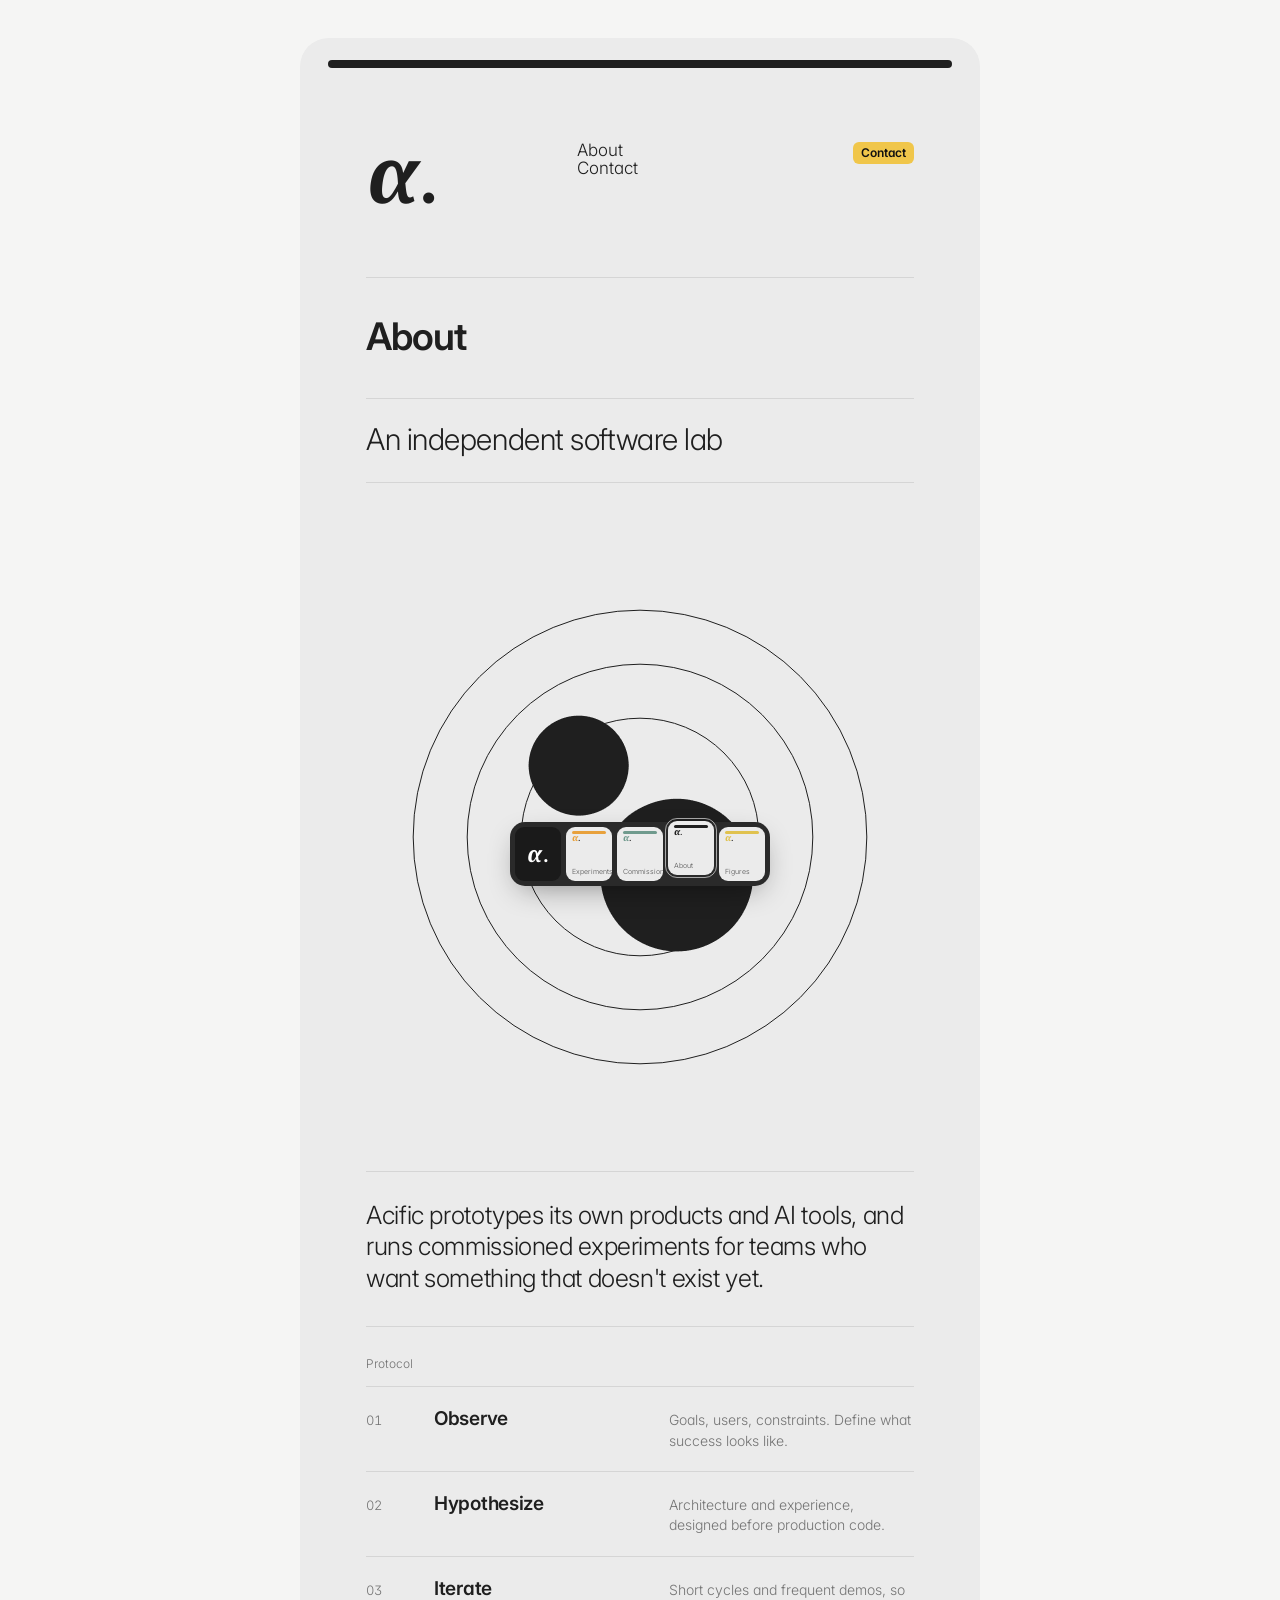
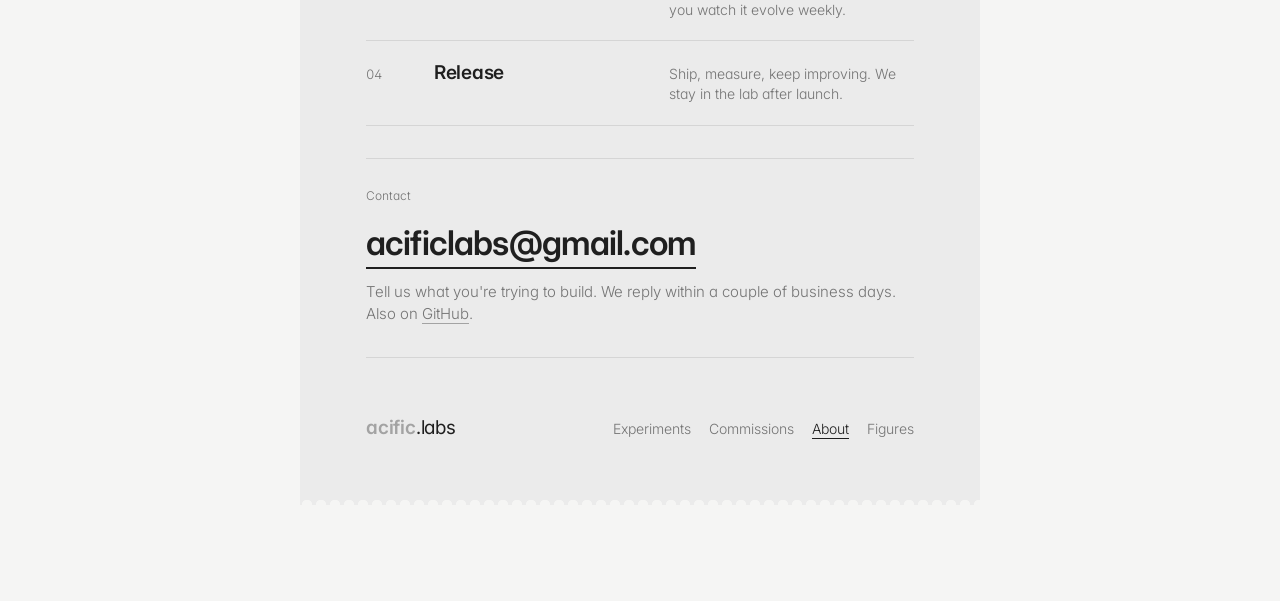
==== about/index.html @ bdb36b45 "Add Cloudflare Web Analytics Cookie-free page analytics on every page." ====
<!DOCTYPE html>
<html lang="en">
<head>
  <meta charset="UTF-8">
  <meta name="viewport" content="width=device-width, initial-scale=1.0">
  <title>About — acific.labs</title>
  <meta name="description" content="About Acific, an independent experimental software lab, and how to get in touch.">
  <meta name="theme-color" content="#1f1f1f">
  <meta property="og:title" content="About — acific.labs">
  <meta property="og:description" content="About Acific, an independent experimental software lab, and how to get in touch.">
  <meta property="og:type" content="website">
  <link rel="icon" href="/assets/favicon.svg?v=2" type="image/svg+xml">
  <link rel="icon" href="/assets/favicon-32.png" sizes="32x32" type="image/png">
  <link rel="apple-touch-icon" href="/assets/apple-touch-icon.png">
  <link rel="manifest" href="/site.webmanifest">
  <meta property="og:image" content="https://acific.com/assets/og.png">
  <meta property="og:image:width" content="1200">
  <meta property="og:image:height" content="630">
  <meta property="og:site_name" content="acific.labs">
  <meta name="twitter:card" content="summary_large_image">
  <link rel="preconnect" href="https://fonts.googleapis.com">
  <link rel="preconnect" href="https://fonts.gstatic.com" crossorigin>
  <link href="https://fonts.googleapis.com/css2?family=Inter:wght@300;400;600;800&display=swap" rel="stylesheet">
  <link href="https://fonts.googleapis.com/css2?family=Noto+Serif:ital,wght@1,700&amp;text=%CE%B1&amp;display=block" rel="stylesheet">
  <link rel="stylesheet" href="/assets/style.css?v=20261013184134">
</head>
<body>
  <div class="wall">
    <article class="card" style="--band: #1f1f1f">
      <header class="card-head">
        <a class="mark" href="/" aria-label="Acific home"><span class="alpha" aria-hidden="true">α</span></a>
        <p class="meta">About<br>Contact</p>
        <span class="chip head-chip">Contact</span>
      </header>

      <h1 class="title reveal">About</h1>
      <p class="by reveal">An independent software lab</p>
      <figure class="fig reveal">
        <svg data-figure="pair" role="img" aria-label="Two black bodies circling inside three rings."></svg>
      </figure>
      <section class="sect reveal">
        <p class="lede">Acific prototypes its own products and AI tools, and runs commissioned experiments for teams who want something that doesn't exist yet.</p>
      </section>
      <section class="sect reveal">
        <p class="label">Protocol</p>
        <ol class="rows">
        <li class="row"><span class="num">01</span><span class="row-title">Observe</span><span class="row-text">Goals, users, constraints. Define what success looks like.</span></li>
        <li class="row"><span class="num">02</span><span class="row-title">Hypothesize</span><span class="row-text">Architecture and experience, designed before production code.</span></li>
        <li class="row"><span class="num">03</span><span class="row-title">Iterate</span><span class="row-text">Short cycles and frequent demos, so you watch it evolve weekly.</span></li>
        <li class="row"><span class="num">04</span><span class="row-title">Release</span><span class="row-text">Ship, measure, keep improving. We stay in the lab after launch.</span></li>
        </ol>
      </section>
      <section class="sect reveal" id="contact">
        <p class="label">Contact</p>
        <a class="mail" href="mailto:acificlabs@gmail.com">acificlabs@gmail.com</a>
        <p class="muted">Tell us what you're trying to build. We reply within a couple of business days. Also on <a class="u" href="https://github.com/Acific" target="_blank" rel="noopener">GitHub</a>.</p>
      </section>

      <footer class="card-foot">
        <a class="wordmark" href="/"><span>acific</span>.labs</a>
        <nav aria-label="Main">
        <a href="/experiments/">Experiments</a>
        <a href="/commissions/">Commissions</a>
        <a href="/about/" aria-current="page">About</a>
        <a href="/figures/">Figures</a>
        </nav>
      </footer>
    </article>
  </div>
  <nav class="dock" aria-label="Pages">
    <a class="dock-home" href="/" aria-label="Home"><span class="alpha" aria-hidden="true">α</span></a>
    <a class="dock-card" href="/experiments/" style="--band: #e8a13c"><b class="alpha" aria-hidden="true">α</b><span>Experiments</span></a>
    <a class="dock-card" href="/commissions/" style="--band: #6f9a8d"><b class="alpha" aria-hidden="true">α</b><span>Commissions</span></a>
    <a class="dock-card" href="/about/" style="--band: #1f1f1f" aria-current="page"><b class="alpha" aria-hidden="true">α</b><span>About</span></a>
    <a class="dock-card" href="/figures/" style="--band: #e0c24f"><b class="alpha" aria-hidden="true">α</b><span>Figures</span></a>
  </nav>
  <script type="module" src="/assets/site.js?v=20261013184134"></script>
  <!-- Cloudflare Web Analytics (cookie-free) -->
  <script type="module" src="https://static.cloudflareinsights.com/beacon.min.js" data-cf-beacon='{"token": "da414ee884b74918b845daea1137ff67"}'></script>
</body>
</html>
---- assets/style.css ----
:root {
  --wall: #f5f5f4;
  --card: #ebebeb;
  --ink: #1f1f1f;
  --muted: #747474;
  --faint: #a3a3a3;
  --rule: #d5d5d5;
  --sans: "Inter", system-ui, -apple-system, sans-serif;
  --pad: clamp(20px, 7.5vw, 66px);
  --ease: cubic-bezier(.2, .8, .2, 1);
}

@view-transition { navigation: auto; }
::view-transition-old(root) { animation: 0.3s ease both vt-out; }
::view-transition-new(root) { animation: 0.45s ease both vt-in; }
@keyframes vt-out { to { opacity: 0; transform: translateY(-6px); } }
@keyframes vt-in { from { opacity: 0; transform: translateY(8px); } }

* { box-sizing: border-box; margin: 0; padding: 0; }
body {
  background: var(--wall);
  color: var(--ink);
  font-family: var(--sans);
  font-weight: 300;
  font-size: 15px;
  line-height: 1.45;
  -webkit-font-smoothing: antialiased;
  font-feature-settings: "ss01", "cv11";
}
::selection { background: var(--ink); color: var(--card); }
a { color: inherit; text-decoration: none; }
:focus-visible { outline: 1px solid var(--ink); outline-offset: 3px; }
.muted { color: var(--muted); }
.u { border-bottom: 1px solid var(--faint); transition: border-color 0.2s; }
.u:hover { border-color: var(--ink); }

/* ---------- Logo: the alpha (α), sized by the font-size of wherever it sits ---------- */
.alpha {
  font-family: "Noto Serif", Georgia, "Times New Roman", serif;
  font-style: italic; font-weight: 700; font-size: 1.3em; line-height: 0.8;
  /* Takes the color of the card it sits on */
  color: var(--band, #cf5128); letter-spacing: 0; transition: color 0.45s ease;
}
/* "α." — the period in the heavy sans, back at the surrounding text size */
.alpha::after {
  content: "."; font-family: var(--sans); font-style: normal; font-weight: 800;
  font-size: 0.77em; letter-spacing: 0; margin-left: 0.04em; color: var(--ink);
}
.top-mark .alpha::after, .dock-home .alpha::after { color: #fff; }
/* On dark backgrounds a dark card color would vanish, so it's swapped for white */
.top-mark .alpha, .dock-home .alpha { color: var(--band-on-dark, var(--band, #cf5128)); }

/* ---------- Color band: a slim rounded bar inset inside each card, so the
   card's rounded outline stays whole ---------- */
.card, .modal-card, .cc a, .ticket, .exp-fig, .dock-card, .cnav-thumb { position: relative; }
.card::before, .modal-card::before, .cc a::before, .ticket::before, .exp-fig::before, .dock-card::before, .cnav-thumb::before {
  content: ""; position: absolute; z-index: 1; pointer-events: none;
  top: var(--bt, 12px); left: var(--bx, 16px); right: var(--bx, 16px); height: var(--bh, 5px);
  border-radius: 999px; background: var(--band, #b07a78);
}
.card { --bt: 22px; --bx: 28px; --bh: 8px; }
.modal-card { --bt: 36px; --bx: 64px; --bh: 6px; } /* centred on the × (top 22px + 34px / 2) */
.cc a { --bt: 11px; --bx: 18px; --bh: 5px; }
.ticket { --bt: 9px; --bx: 14px; --bh: 4px; }
.exp-fig { --bt: 8px; --bx: 14px; --bh: 4px; }
.dock-card { --bt: 4px; --bx: 6px; --bh: 3px; }
.cnav-thumb { --bt: 3px; --bx: 4px; --bh: 3px; }

/* ---------- The card ---------- */
.wall { padding: clamp(0px, 3vw, 40px) clamp(0px, 3vw, 40px) clamp(0px, 4vw, 56px); }
.card {
  max-width: 680px; margin: 0 auto; min-height: 100vh;
  background: var(--card);
  /* Rounded top corners like an Apple card */
  border-radius: 28px 28px 0 0;
  background: var(--card);
  padding: 104px var(--pad) 56px;
  display: flex; flex-direction: column;
  /* Scalloped "ticket" bottom edge */
  --scallop: radial-gradient(circle at 7px 100%, transparent 5px, #000 5.5px) left bottom / 14px 8px repeat-x;
  -webkit-mask: linear-gradient(#000, #000) top / 100% calc(100% - 8px) no-repeat, var(--scallop);
  mask: linear-gradient(#000, #000) top / 100% calc(100% - 8px) no-repeat, var(--scallop);
  padding-bottom: 64px;
}

.card-head {
  display: grid; grid-template-columns: 1fr minmax(150px, 260px) auto; gap: 16px;
  align-items: start; margin-bottom: 72px;
}
.mark {
  font-weight: 800; font-size: clamp(46px, 7vw, 60px); line-height: 0.8; letter-spacing: -0.04em;
  display: inline-block; transition: transform 0.4s var(--ease);
}
.mark .alpha { transition: transform 0.5s var(--ease); }
.mark:hover .alpha { transform: rotate(-8deg); }
.meta { font-size: 17px; line-height: 1.05; font-weight: 300; }
/* Status pill in the card header's top-right, matching the carousel and nav bar */
.card-head .head-chip { align-self: start; justify-self: end; white-space: nowrap; font-size: 12px; padding: 2px 8px; border-radius: 6px; }

.title {
  font-size: clamp(30px, 4.4vw, 38px); font-weight: 600; letter-spacing: -0.025em; line-height: 1.1;
  border-top: 1px solid var(--rule); padding: 38px 0 40px;
}
.by {
  font-size: clamp(22px, 3.4vw, 30px); font-weight: 300; letter-spacing: -0.015em; line-height: 1.1;
  border-top: 1px solid var(--rule); border-bottom: 1px solid var(--rule); padding: 24px 0 26px;
}

.fig { margin: clamp(40px, 8vw, 84px) 0 clamp(36px, 6vw, 64px); display: flex; justify-content: center; }
.fig svg { width: min(100%, 540px); height: auto; aspect-ratio: 1; overflow: visible; display: block; }
.fig svg.clickable { cursor: pointer; }
.hint { text-align: center; font-size: 12px; color: var(--faint); margin: 20px 0 28px; }
/* Tucked up under a figure when it captions one */
.fig + .hint { margin: -28px 0 48px; }

.card-foot {
  margin-top: auto; padding-top: 56px;
  display: flex; justify-content: space-between; align-items: baseline; flex-wrap: wrap; gap: 12px 24px;
}
.wordmark { font-size: 19px; font-weight: 400; letter-spacing: -0.01em; }
.wordmark span { color: var(--faint); font-weight: 600; }
.card-foot nav { display: flex; gap: 18px; font-size: 14px; }
.card-foot nav a { color: var(--muted); transition: color 0.2s; }
.card-foot nav a:hover, .card-foot nav a[aria-current] { color: var(--ink); }
.card-foot nav a[aria-current] { text-decoration: underline; text-underline-offset: 4px; text-decoration-thickness: 1px; }

/* ---------- Rows & sections ---------- */
.label { font-size: 12px; color: var(--muted); margin-bottom: 14px; }
.num { font-size: 13px; color: var(--muted); font-variant-numeric: tabular-nums; }
.rows { list-style: none; border-top: 1px solid var(--rule); }
.row {
  display: grid; grid-template-columns: 56px minmax(0, 1fr) minmax(0, 1.1fr); gap: 12px; align-items: baseline;
  padding: 18px 0 20px; border-bottom: 1px solid var(--rule);
  transition: padding 0.45s var(--ease);
}
.row-title { font-size: 19px; font-weight: 600; letter-spacing: -0.015em; }
.row-text { font-size: 14px; color: var(--muted); }
.row.link:hover, .rows li.row:hover { padding-left: 10px; }
.row.link:hover .row-title::after { content: " →"; }

.sect { padding: 28px 0 32px; border-top: 1px solid var(--rule); }
.sect:last-of-type { border-bottom: 1px solid var(--rule); }
.lede { font-size: clamp(20px, 2.6vw, 25px); line-height: 1.25; letter-spacing: -0.015em; }
.bullets { list-style: none; }
.bullets li { padding: 9px 0; border-bottom: 1px solid var(--rule); }
.bullets li:first-child { border-top: 1px solid var(--rule); }
.facts { display: grid; grid-template-columns: repeat(3, minmax(0, 1fr)); gap: 12px; margin-bottom: 18px; }
.facts dt { font-size: 12px; color: var(--muted); }
.facts dd { font-weight: 400; }

.st { font-size: 12px; color: var(--muted); display: inline-flex; align-items: center; gap: 6px; }
.st::before { content: ""; width: 6px; height: 6px; border-radius: 50%; border: 1px solid currentColor; }
.st.run { color: var(--ink); }
.st.run::before { background: var(--ink); border-color: var(--ink); animation: pulse 1.4s ease-in-out infinite; }
@keyframes pulse { 50% { opacity: 0.2; } }

/* "Next experiment" / "Open a channel": small label stacked over a big title */
.next { display: flex; flex-direction: column; align-items: flex-start; gap: 6px; padding: 24px 0 26px; border-bottom: 1px solid var(--rule); margin-top: 8px; }
.next .label { margin: 0; }
.next-title { display: inline-block; font-size: clamp(30px, 5vw, 46px); font-weight: 600; letter-spacing: -0.03em; transition: transform 0.5s var(--ease); }
.next:hover .next-title { transform: translateX(10px); }

.mail { display: inline-block; font-size: clamp(22px, 3.6vw, 34px); font-weight: 600; letter-spacing: -0.025em; margin-bottom: 12px; border-bottom: 2px solid var(--ink); word-break: break-all; }
.mail:hover { color: var(--muted); border-color: var(--muted); }

/* Experiments index: one mini poster per row */
.exps { margin-top: 4px; }
.exp {
  display: grid; grid-template-columns: clamp(110px, 22vw, 168px) 1fr; gap: clamp(16px, 4vw, 36px); align-items: center;
  padding: 22px 0; border-bottom: 1px solid var(--rule);
}
.exp-fig { display: block; aspect-ratio: 1; border-radius: 16px; overflow: hidden; background: var(--card); padding: 16px 10px 10px; box-shadow: inset 0 0 0 1px var(--rule); transition: transform 0.5s var(--ease); }
.exp-fig svg { width: 100%; height: 100%; overflow: visible; display: block; }
.exp:hover .exp-fig { transform: translateY(-4px) rotate(-1.5deg); }
.exp-text { display: flex; flex-direction: column; gap: 6px; }
.exp-top { display: flex; gap: 14px; align-items: baseline; }
.exp-title { font-size: clamp(24px, 4vw, 34px); font-weight: 600; letter-spacing: -0.025em; line-height: 1.05; }
.exp:hover .exp-title { text-decoration: underline; text-decoration-thickness: 1px; text-underline-offset: 5px; }

/* Figures gallery: a wall of tickets */
.tickets { display: grid; grid-template-columns: repeat(3, minmax(0, 1fr)); gap: clamp(12px, 2.4vw, 24px); }
.ticket {
  border-radius: 20px; background: #f3f3f3;
  padding: 22px 14px 14px; display: flex; flex-direction: column; gap: 6px;
  transition: transform 0.5s var(--ease), box-shadow 0.5s;
}
.ticket:hover { transform: translateY(-6px) rotate(-0.8deg); box-shadow: 0 18px 30px -18px rgba(0, 0, 0, 0.25); }
.ticket-mark { font-weight: 800; font-size: 15px; letter-spacing: -0.04em; }
.ticket svg { width: 100%; aspect-ratio: 1; height: auto; overflow: visible; display: block; }
.ticket figcaption { display: grid; gap: 2px; }
.ticket-name { font-size: 15px; font-weight: 400; line-height: 1.1; }
.ticket-sub { font-size: 12px; color: var(--muted); }
.ticket-note { font-size: 12px; color: var(--muted); margin-top: 6px; line-height: 1.35; }
.tickets .ticket.reveal:nth-child(3n + 2) { transition-delay: 0.08s; }
.tickets .ticket.reveal:nth-child(3n + 3) { transition-delay: 0.16s; }

/* ---------- Dock ---------- */
.dock {
  position: fixed; left: 50%; bottom: 14px; transform: translateX(-50%); z-index: 50;
  display: flex; gap: 5px; padding: 5px; background: #2a2a2a; border-radius: 15px;
  box-shadow: 0 10px 30px -10px rgba(0, 0, 0, 0.45);
}
.dock a { flex: 0 0 auto; width: 46px; height: 54px; border-radius: 9px; overflow: hidden; transition: transform 0.35s var(--ease); }
.dock a:hover, .dock a[aria-current] { transform: translateY(-6px); }
.dock-home { display: flex; align-items: center; justify-content: center; background: #1a1a1a; color: #fff; font-weight: 800; font-size: 17px; letter-spacing: -0.04em; }
.dock-card { background: var(--card); padding: 7px 6px 5px; display: flex; flex-direction: column; justify-content: space-between; }
.dock-card b { font-weight: 800; font-size: 9px; letter-spacing: -0.04em; }
.dock-card span { font-size: 7px; line-height: 1.1; color: #555; }
.dock a[aria-current] { outline: 1px solid rgba(255, 255, 255, 0.6); outline-offset: 2px; }
.wall { padding-bottom: 96px !important; }

/* ---------- Home: 3D carousel on a dark stage ---------- */
.home body {
  height: 100vh; overflow: hidden; color: #ececec;
  background: radial-gradient(ellipse 80% 60% at 50% 42%, #2b2b30 0%, #151517 55%, #0b0b0c 100%);
}
.home ::selection { background: #ececec; color: #111; }
.top {
  position: fixed; top: 0; left: 0; right: 0; z-index: 20;
  /* Mark on the left, title on the right */
  display: flex; justify-content: space-between; align-items: center; gap: 16px;
  padding: 20px clamp(16px, 4vw, 40px);
}
.top-mark { justify-self: start; font-weight: 800; font-size: 30px; letter-spacing: -0.04em; line-height: 1; }
.top-title { font-size: 13px; font-weight: 400; text-align: right; }
/* "acific" takes the front card's color like the α logo; ".labs" stays white */
.top-title { color: #fff; }
.top-title span { color: var(--band-on-dark, var(--band, #cf5128)); font-weight: 600; transition: color 0.45s ease; }

.stage {
  position: fixed; inset: 0; perspective: 1400px; perspective-origin: 50% 46%;
  touch-action: pan-y; cursor: grab; user-select: none; -webkit-user-select: none;
}
/* Card size, shared by the stage and the nav bar that sits under it */
.home { --cw: clamp(190px, 19vw, 250px); --ch: calc(var(--cw) * 1.38); --cy: 46%; }
.stage.dragging { cursor: grabbing; }
.cc {
  position: absolute; left: calc(50% - var(--cw) / 2); top: calc(var(--cy) - var(--ch) / 2);
  width: var(--cw); height: var(--ch);
  will-change: transform, opacity;
  backface-visibility: hidden;
  /* Reflect the whole card, veil included, so dimmed cards reflect dimmed */
  -webkit-box-reflect: below 6px linear-gradient(transparent 74%, rgba(255, 255, 255, 0.14));
}
/* Distance dimming: a dark veil whose opacity tracks --dim (cheap to change,
   unlike a filter, which repaints the whole card every frame) */
.cc::after {
  content: ""; position: absolute; inset: 0; border-radius: 22px; pointer-events: none;
  background: #0b0b0c; opacity: var(--dim, 0); z-index: 2;
}
.cc a {
  position: relative; display: flex; flex-direction: column; height: 100%;
  background: var(--card); color: var(--ink);
  /* Apple-like rounded corners */
  border-radius: 22px; background: var(--card); padding: 28px 16px 13px;
  box-shadow: 0 30px 60px -22px rgba(0, 0, 0, 0.85);
  transition: box-shadow 0.4s;
}
/* A soft glass sheen across each card */
.cc a::after {
  content: ""; position: absolute; inset: 0; border-radius: inherit; pointer-events: none;
  background: linear-gradient(118deg, rgba(255, 255, 255, 0.45) 0%, rgba(255, 255, 255, 0) 38%, rgba(255, 255, 255, 0) 70%, rgba(255, 255, 255, 0.18) 100%);
  mix-blend-mode: soft-light;
}
.cc.is-active a { box-shadow: 0 40px 80px -26px rgba(0, 0, 0, 0.9), 0 0 0 1px rgba(255, 255, 255, 0.35); }
.cc-head { display: grid; grid-template-columns: 1fr auto auto; gap: 8px; align-items: start; }
.cc-head b { font-weight: 800; font-size: 21px; letter-spacing: -0.04em; line-height: 0.8; }
.cc-meta { font-size: 8.5px; line-height: 1.1; }
/* The status pill from the nav bar, in the card's top-right corner */
.cc-chip { align-self: start; white-space: nowrap; font-size: 8.5px; line-height: 1.3; }
.cc-title { margin-top: 22px; border-top: 1px solid var(--rule); padding: 9px 0 10px; font-size: 15px; font-weight: 600; letter-spacing: -0.02em; line-height: 1.1; }
.cc-by { border-top: 1px solid var(--rule); border-bottom: 1px solid var(--rule); padding: 7px 0 8px; font-size: 11.5px; }
.cc-fig { flex: 1; display: flex; align-items: center; justify-content: center; min-height: 0; }
.cc-fig svg { width: 84%; height: auto; aspect-ratio: 1; overflow: visible; }
.cc-foot { display: flex; justify-content: space-between; align-items: baseline; font-size: 10px; }
.cc-foot i { font-style: normal; color: var(--faint); font-weight: 600; }
.cc-open { opacity: 0; transition: opacity 0.3s; font-weight: 600; }
.cc.is-active .cc-open { opacity: 1; }

/* Tagline above the carousel: the same gap above the front card as the nav
   bar has below it (card reflection + 28px), never riding into the header */
.ctag {
  position: fixed; left: 0; right: 0; z-index: 30; pointer-events: none; padding: 0 24px; text-wrap: balance;
  top: max(96px, calc(var(--cy) - var(--ch) * 0.76 - 28px)); transform: translateY(-100%);
  text-align: center; font-size: clamp(15px, 1.6vw, 18px); font-weight: 300; letter-spacing: -0.01em; color: #b9b9b9;
}

/* Glass nav bar */
.cnav {
  /* Just under the front card and its reflection */
  position: fixed; left: 50%; top: calc(var(--cy) + var(--ch) * 0.76 + 28px); transform: translateX(-50%); z-index: 30;
  display: flex; align-items: center; gap: 6px; padding: 6px;
  background: rgba(255, 255, 255, 0.07); border: 1px solid rgba(255, 255, 255, 0.14); border-radius: 999px;
  backdrop-filter: blur(18px) saturate(1.4); -webkit-backdrop-filter: blur(18px) saturate(1.4);
  box-shadow: 0 20px 40px -20px rgba(0, 0, 0, 0.8), inset 0 1px 0 rgba(255, 255, 255, 0.08);
  color: #eee;
}
.cbtn {
  width: 34px; height: 34px; border-radius: 50%; flex: 0 0 auto;
  display: flex; align-items: center; justify-content: center;
  background: rgba(255, 255, 255, 0.06); border: 0; color: inherit; font: 400 16px/1 var(--sans); cursor: pointer;
  transition: background 0.2s, transform 0.2s;
}
.cbtn:hover { background: rgba(255, 255, 255, 0.16); }
.cbtn:active { transform: scale(0.94); }
#play { font-size: 10px; }
.i-pause { display: none; letter-spacing: -2px; }
#play[aria-pressed="true"] .i-play { display: none; }
#play[aria-pressed="true"] .i-pause { display: inline; }
.cnav-now { display: flex; align-items: center; gap: 10px; padding: 0 10px 0 6px; min-width: min(240px, 46vw); }
.cnav-thumb {
  width: 28px; height: 34px; flex: 0 0 auto; border-radius: 3px;
  background: var(--card); color: var(--ink); border-radius: 7px; overflow: hidden;
  padding: 3px 4px; transition: border-color 0.3s;
}
.cnav-thumb b { font-weight: 800; font-size: 9px; letter-spacing: -0.04em; display: block; }
.cnav-text { display: flex; flex-direction: column; min-width: 0; }
.cnav-title { display: flex; align-items: center; gap: 6px; font-size: 12.5px; font-weight: 600; white-space: nowrap; }
.chip { font-size: 9px; font-weight: 600; color: #111; background: #f0c64a; border-radius: 4px; padding: 1px 5px; }
.cnav-sub { font-size: 10.5px; color: #9a9a9a; white-space: nowrap; overflow: hidden; text-overflow: ellipsis; }
.chint { position: fixed; left: 0; right: 0; top: calc(var(--cy) + var(--ch) * 0.76 + 90px); text-align: center; font-size: 10px; color: #646464; z-index: 30; }

@media (max-width: 640px) {
  .home { --cw: 56vw; }
  .cnav { max-width: calc(100vw - 20px); gap: 4px; padding: 5px; }
  .cbtn { width: 32px; height: 32px; }
  .cnav-now { min-width: 0; flex: 1 1 auto; padding: 0 4px; gap: 8px; }
  .cnav-title { overflow: hidden; }
  .cnav-title #navTitle { overflow: hidden; text-overflow: ellipsis; }
  .cnav-sub { display: none; }
  .chint { display: none; }
}

/* ---------- Popup: a page card over the blurred carousel ---------- */
.modal {
  position: fixed; inset: 0; z-index: 200;
  overflow-y: auto; overscroll-behavior: contain;
  padding: clamp(56px, 9vh, 96px) clamp(12px, 3vw, 24px) clamp(56px, 9vh, 96px);
  background: rgba(12, 12, 14, 0.38);
  backdrop-filter: blur(18px) saturate(0.85); -webkit-backdrop-filter: blur(18px) saturate(0.85);
  opacity: 0; transition: opacity 0.35s ease;
}
.modal[hidden] { display: none; }
.modal.show { opacity: 1; }
.modal-card {
  position: relative; max-width: 720px; margin: 0 auto;
  background: var(--card); color: var(--ink);
  border-radius: 28px; overflow: hidden;
  box-shadow: 0 50px 120px -30px rgba(0, 0, 0, 0.7), 0 0 0 1px rgba(255, 255, 255, 0.08);
  transform: translateY(48px) scale(0.98); filter: blur(10px);
  transition: transform 0.65s var(--ease), filter 0.5s ease;
}

.modal.show .modal-card { transform: none; filter: none; }
/* The card's contents come out of a blur one after another, top to bottom */
@keyframes contentIn { from { opacity: 0; filter: blur(12px); transform: translateY(14px); } }
.modal.show .modal-body > * { animation: contentIn 0.8s var(--ease) backwards; animation-delay: calc(0.12s + var(--i, 0) * 0.07s); }
.modal-body { padding: 100px var(--pad) 52px; display: flex; flex-direction: column; }
/* Even space above (to the color bar) and below (to the first rule) the logo */
.modal-body .card-head { margin-bottom: 68px; }
.modal-body .card-foot { padding-top: 40px; }
.modal-close {
  /* A bare ×, no circle; still a 34px hit area centred on the color bar */
  position: absolute; top: 22px; right: 18px; z-index: 2;
  width: 34px; height: 34px; border: 0; background: none; cursor: pointer;
  color: var(--ink); opacity: 0.55; font: 300 26px/1 var(--sans);
  display: flex; align-items: center; justify-content: center;
  transition: opacity 0.2s, transform 0.3s var(--ease);
}
.modal-close:hover { opacity: 1; transform: rotate(90deg); }
.home.modal-open .cnav, .home.modal-open .chint, .home.modal-open .top { pointer-events: none; }
/* Reflections are costly to blur; drop them while the popup is up */
.home.modal-open .cc { -webkit-box-reflect: unset; }

/* Load: everything comes out of a blur, front card first, then outward */
@keyframes blurIn { from { opacity: 0; filter: blur(18px); } }
@keyframes cardIn { from { opacity: 0; filter: blur(16px); transform: translateY(26px) scale(0.96); } }
.home .top { animation: blurIn 1s ease 0.05s backwards; }
.home .cc a { animation: cardIn 1.1s var(--ease) backwards; animation-delay: calc(0.2s + var(--delay, 0s)); }
.home .cnav { animation: blurIn 1s ease 0.75s backwards; }
.home .ctag { animation: blurIn 1s ease 0.6s backwards; }
.home .chint { animation: blurIn 1s ease 1s backwards; }

/* ---------- Reveal ---------- */
.reveal { opacity: 0; transform: translateY(12px); filter: blur(10px); transition: opacity 0.7s ease, transform 0.8s var(--ease), filter 0.8s ease; }
.in .reveal { opacity: 1; transform: none; filter: none; }
.in .by.reveal { transition-delay: 0.06s; }
.in .fig.reveal { transition-delay: 0.14s; }
.in .reveal ~ .reveal ~ .reveal { transition-delay: 0.2s; }

@media (max-width: 640px) {
  .card { padding-top: 62px; min-height: 100svh; border-radius: 22px 22px 0 0; }
  .card-head { grid-template-columns: 1fr auto auto; gap: 12px; }
  .card-head .head-chip { font-size: 10px; padding: 1px 6px; }
  .meta { font-size: 13px; }
  .row { grid-template-columns: 40px 1fr; }
  .row-text { grid-column: 2; }
  .facts { grid-template-columns: 1fr 1fr; }
  .card-foot { flex-direction: column; align-items: flex-start; }
  .tickets { grid-template-columns: 1fr 1fr; }
  .dock a { width: 40px; height: 46px; }
}

@media (prefers-reduced-motion: reduce) {
  .reveal, .row, .next-title, .exp-fig, .mark span, .ticket, .dock a { transition: none; }
  .reveal { opacity: 1; transform: none; filter: none; }
  .home .top, .home .cc a, .home .cnav, .home .chint, .home .ctag { animation: none; }
  .modal, .modal-card { transition: none; }
  .modal.show .modal-body > * { animation: none; }
  .st.run::before { animation: none; }
}

/* ---------- Intro (home, once per visit): like a Mac boot screen ---------- */
.intro {
  --ap-ease: cubic-bezier(0.25, 0.1, 0.25, 1);
  position: fixed; inset: 0; z-index: 1000;
  display: flex; flex-direction: column; align-items: center; justify-content: center;
  gap: clamp(48px, 9vh, 84px);
  background: #000; cursor: pointer;
}
.no-intro .intro { display: none; }
.intro-mark {
  display: flex; align-items: baseline; line-height: 0.8; color: #fff;
  animation: bootIn 1.2s var(--ap-ease) 0.15s both;
}
.intro-brand { display: flex; flex-direction: column; align-items: center; gap: clamp(16px, 2.6vh, 24px); }
/* The wordmark, small and quiet under the logo: "acific" white, ".labs" grey */
.intro-word {
  font-family: -apple-system, BlinkMacSystemFont, "SF Pro Display", var(--sans);
  font-size: clamp(15px, 2vmin, 19px); font-weight: 500; letter-spacing: 0.01em;
  color: #86868b; animation: bootIn 1.2s var(--ap-ease) 0.45s both;
}
.intro-word span { color: #fff; }
.intro-alpha {
  font-family: "Noto Serif", Georgia, serif; font-style: italic; font-weight: 700;
  font-size: clamp(64px, 11vmin, 112px); line-height: 0.8;
}
.intro-dot { font-family: var(--sans); font-weight: 800; font-size: clamp(26px, 4.4vmin, 45px); line-height: 0.8; margin-left: 0.04em; }
@keyframes bootIn { from { opacity: 0; filter: blur(14px); transform: scale(1.04); } to { opacity: 1; filter: blur(0); transform: none; } }
/* Exit: a quiet fade to the carousel */
/* Exit: logo and wordmark blur away, then the black fades to the carousel */
.intro.out { animation: bootOut 0.9s var(--ap-ease) forwards; pointer-events: none; }
.intro.out .intro-mark, .intro.out .intro-word { animation: blurAway 0.7s var(--ap-ease) forwards; }
@keyframes bootOut { 0%, 35% { opacity: 1; } 100% { opacity: 0; } }
@keyframes blurAway { to { opacity: 0; filter: blur(16px); transform: scale(0.97); } }

/* Hold the home page's own entrance until the intro clears */
.booting .top, .booting .cc a, .booting .cnav, .booting .chint, .booting .ctag { animation-play-state: paused; }
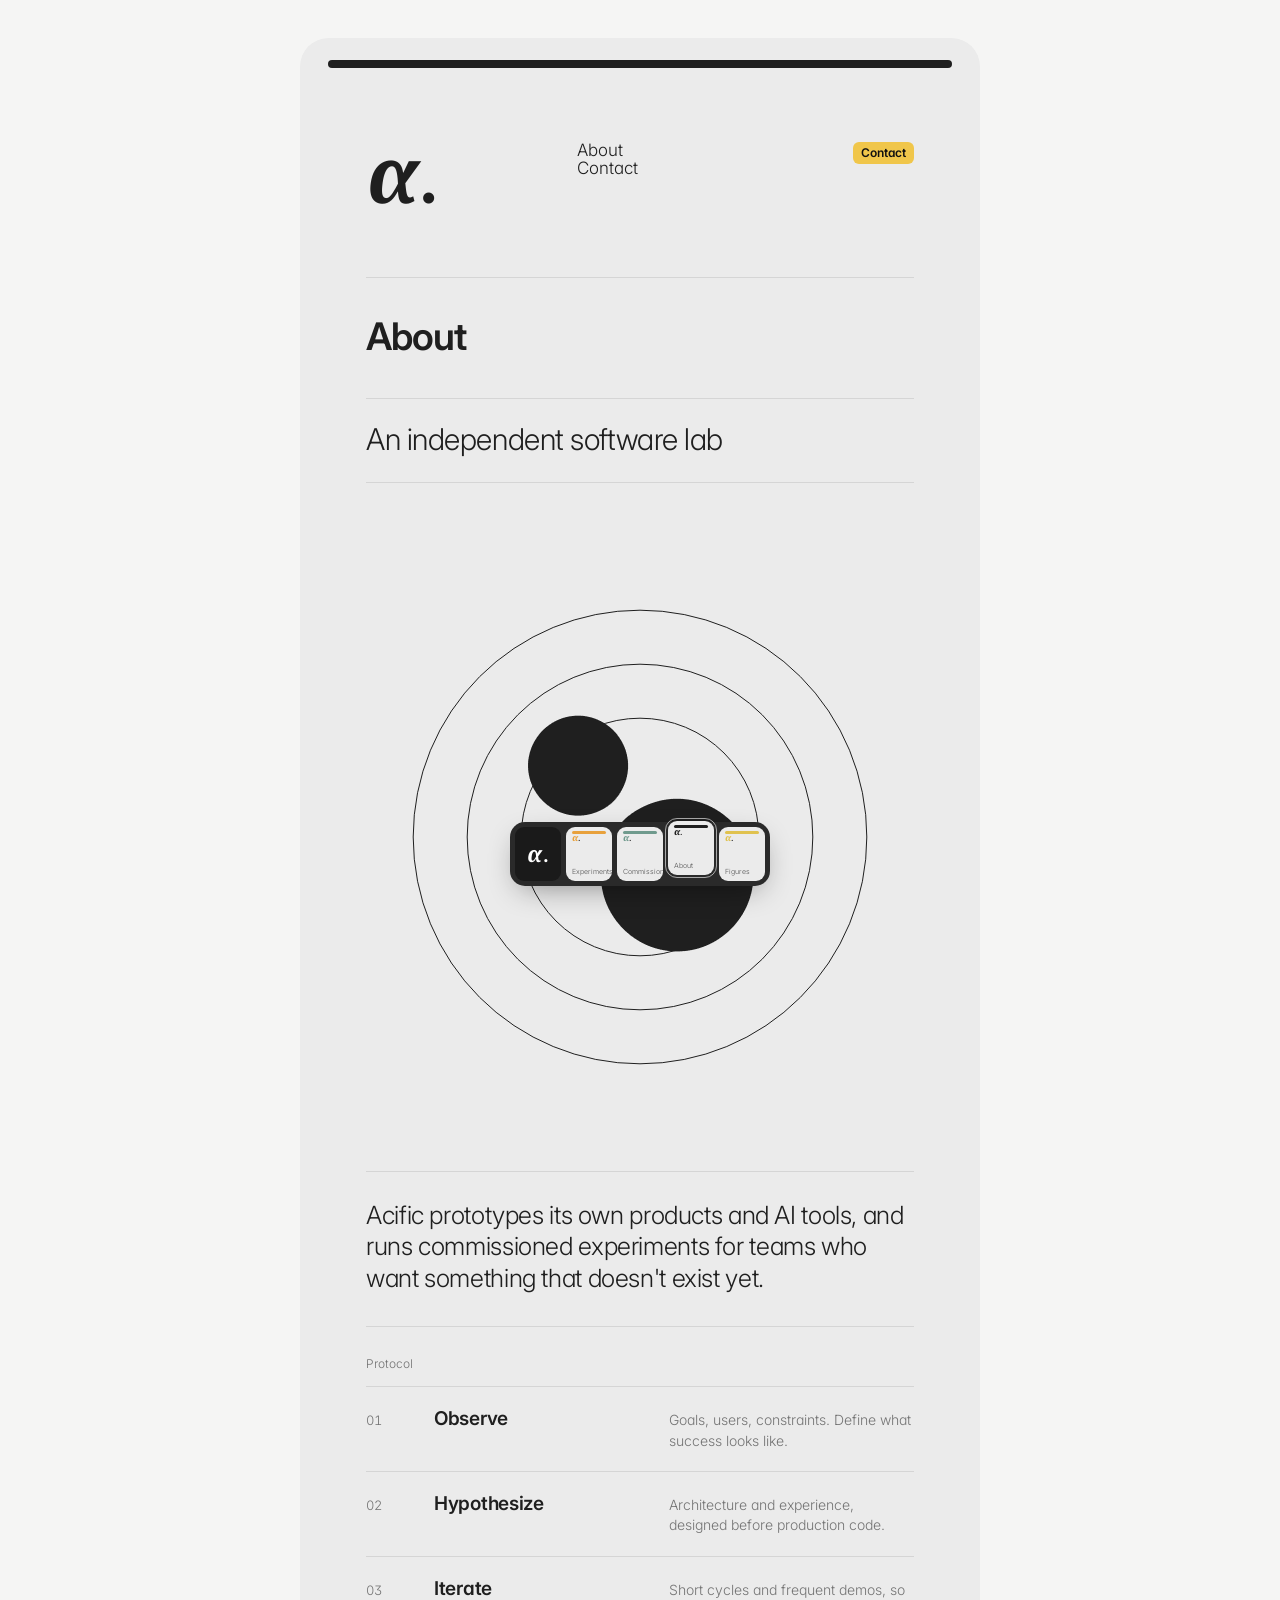
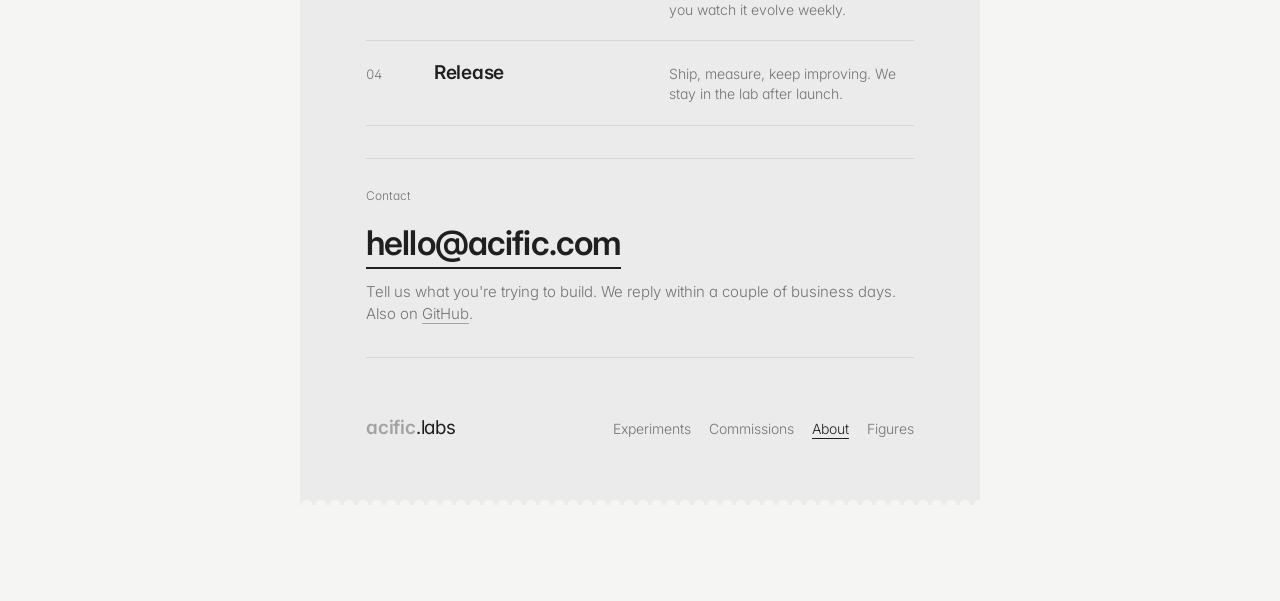
==== commit 4a90a674: "Use hello@acific.com as the contact address" ====
--- a/about/index.html
+++ b/about/index.html
@@ -22,7 +22,7 @@
   <link rel="preconnect" href="https://fonts.gstatic.com" crossorigin>
   <link href="https://fonts.googleapis.com/css2?family=Inter:wght@300;400;600;800&display=swap" rel="stylesheet">
   <link href="https://fonts.googleapis.com/css2?family=Noto+Serif:ital,wght@1,700&amp;text=%CE%B1&amp;display=block" rel="stylesheet">
-  <link rel="stylesheet" href="/assets/style.css?v=20261013184134">
+  <link rel="stylesheet" href="/assets/style.css?v=20261013184436">
 </head>
 <body>
   <div class="wall">
@@ -52,7 +52,7 @@
       </section>
       <section class="sect reveal" id="contact">
         <p class="label">Contact</p>
-        <a class="mail" href="mailto:acificlabs@gmail.com">acificlabs@gmail.com</a>
+        <a class="mail" href="mailto:hello@acific.com">hello@acific.com</a>
         <p class="muted">Tell us what you're trying to build. We reply within a couple of business days. Also on <a class="u" href="https://github.com/Acific" target="_blank" rel="noopener">GitHub</a>.</p>
       </section>
 
@@ -74,7 +74,7 @@
     <a class="dock-card" href="/about/" style="--band: #1f1f1f" aria-current="page"><b class="alpha" aria-hidden="true">α</b><span>About</span></a>
     <a class="dock-card" href="/figures/" style="--band: #e0c24f"><b class="alpha" aria-hidden="true">α</b><span>Figures</span></a>
   </nav>
-  <script type="module" src="/assets/site.js?v=20261013184134"></script>
+  <script type="module" src="/assets/site.js?v=20261013184436"></script>
   <!-- Cloudflare Web Analytics (cookie-free) -->
   <script type="module" src="https://static.cloudflareinsights.com/beacon.min.js" data-cf-beacon='{"token": "da414ee884b74918b845daea1137ff67"}'></script>
 </body>
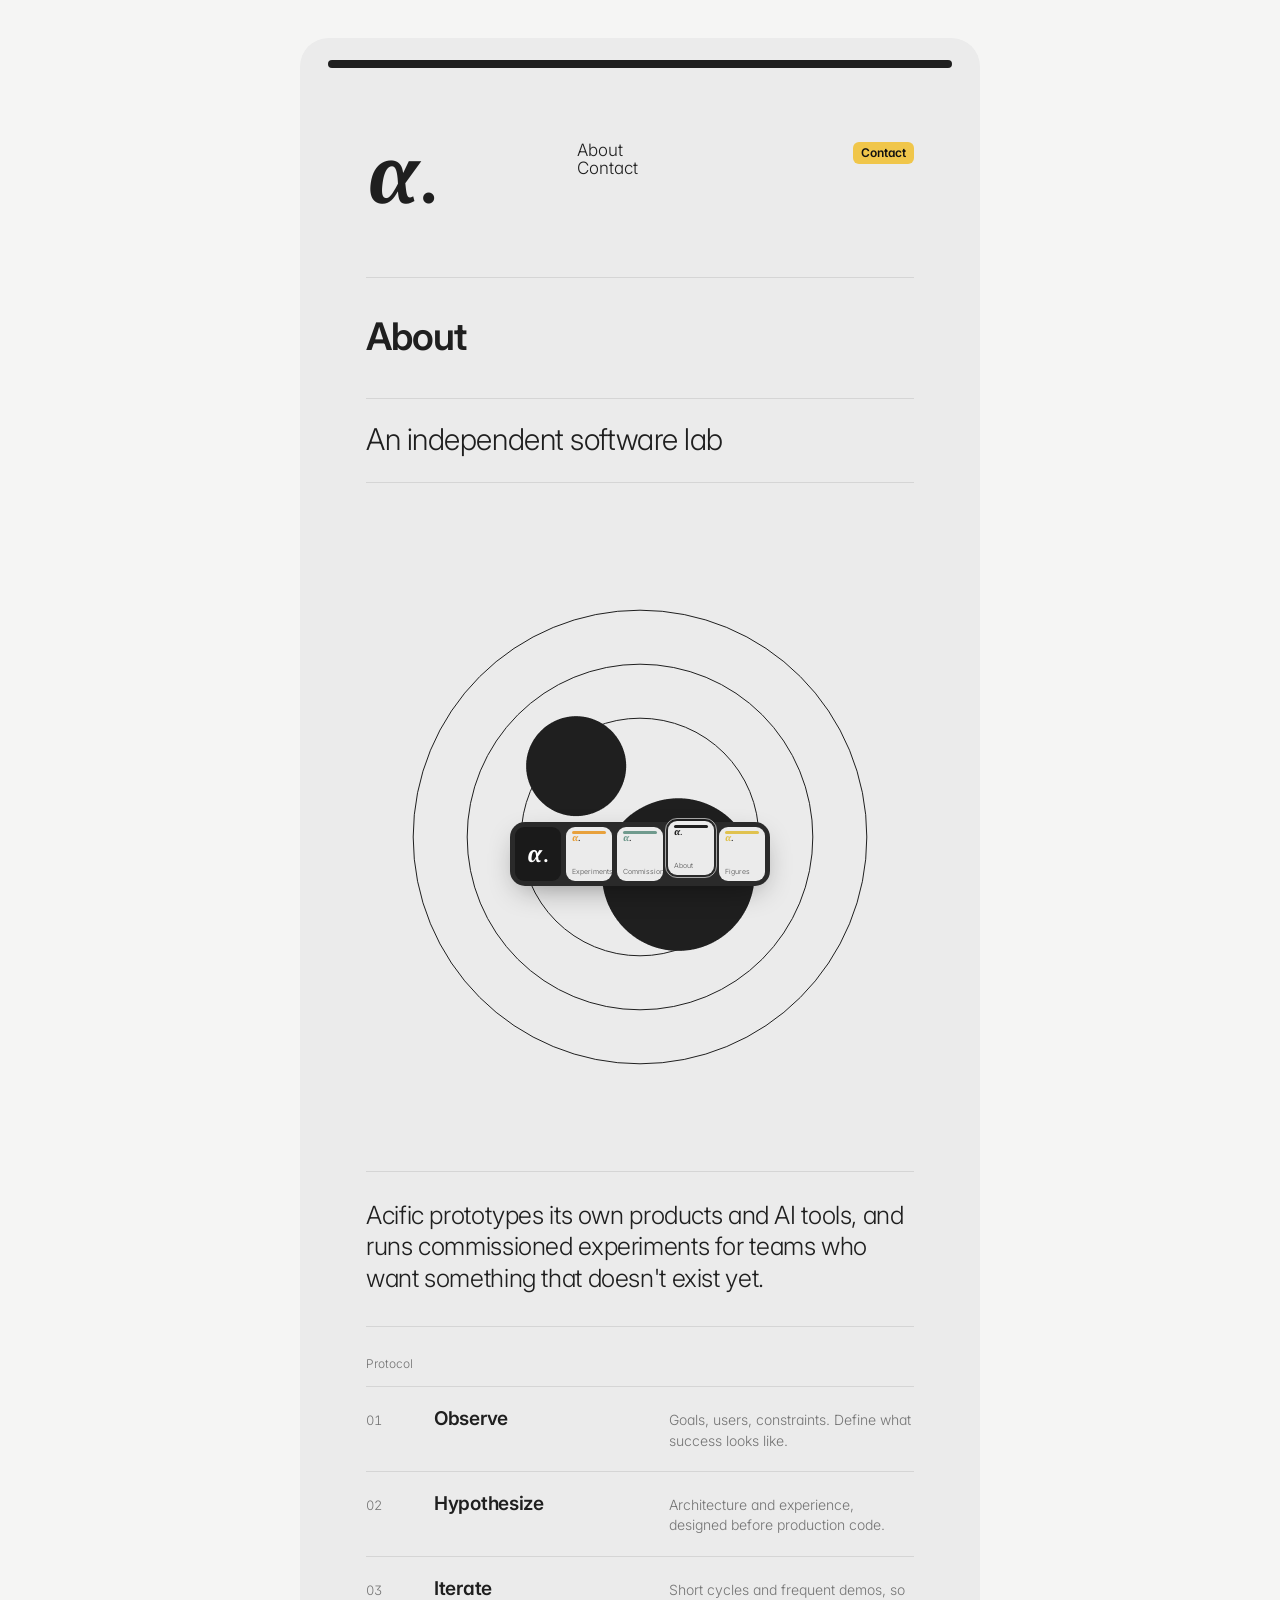
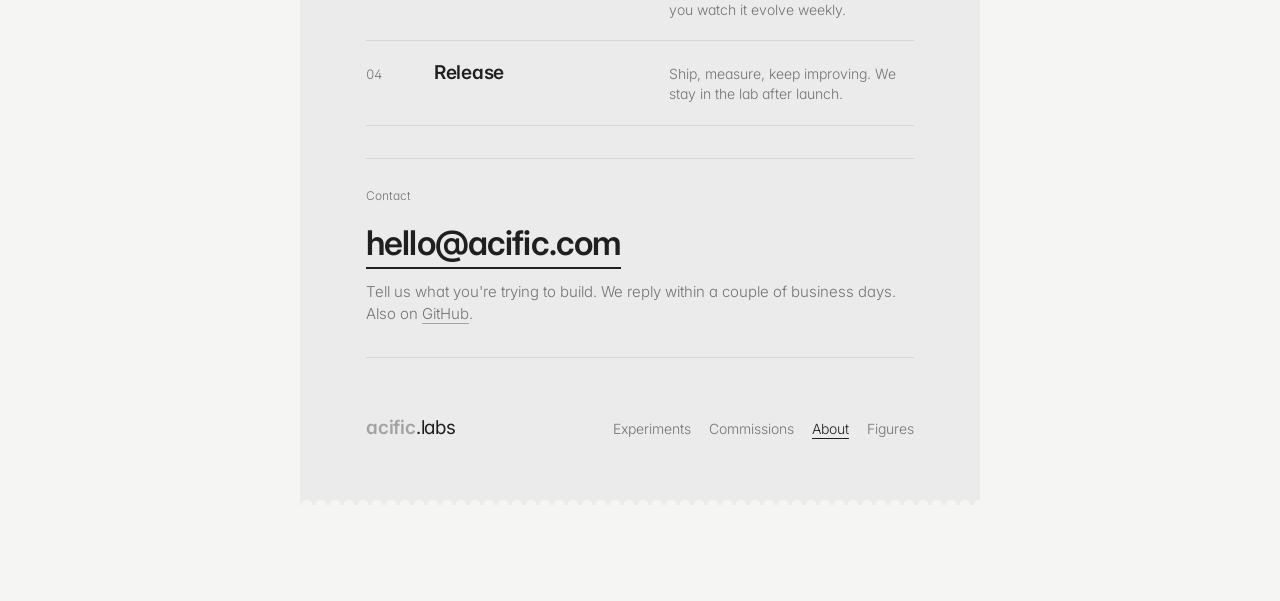
==== commit e05dfee3: "Replace the funnel animation with a centred tunnel Rings step evenly from a fixed outer ellipse to a" ====
--- a/about/index.html
+++ b/about/index.html
@@ -22,7 +22,7 @@
   <link rel="preconnect" href="https://fonts.gstatic.com" crossorigin>
   <link href="https://fonts.googleapis.com/css2?family=Inter:wght@300;400;600;800&display=swap" rel="stylesheet">
   <link href="https://fonts.googleapis.com/css2?family=Noto+Serif:ital,wght@1,700&amp;text=%CE%B1&amp;display=block" rel="stylesheet">
-  <link rel="stylesheet" href="/assets/style.css?v=20261013184436">
+  <link rel="stylesheet" href="/assets/style.css?v=20261013194741">
 </head>
 <body>
   <div class="wall">
@@ -74,7 +74,7 @@
     <a class="dock-card" href="/about/" style="--band: #1f1f1f" aria-current="page"><b class="alpha" aria-hidden="true">α</b><span>About</span></a>
     <a class="dock-card" href="/figures/" style="--band: #e0c24f"><b class="alpha" aria-hidden="true">α</b><span>Figures</span></a>
   </nav>
-  <script type="module" src="/assets/site.js?v=20261013184436"></script>
+  <script type="module" src="/assets/site.js?v=20261013194741"></script>
   <!-- Cloudflare Web Analytics (cookie-free) -->
   <script type="module" src="https://static.cloudflareinsights.com/beacon.min.js" data-cf-beacon='{"token": "da414ee884b74918b845daea1137ff67"}'></script>
 </body>
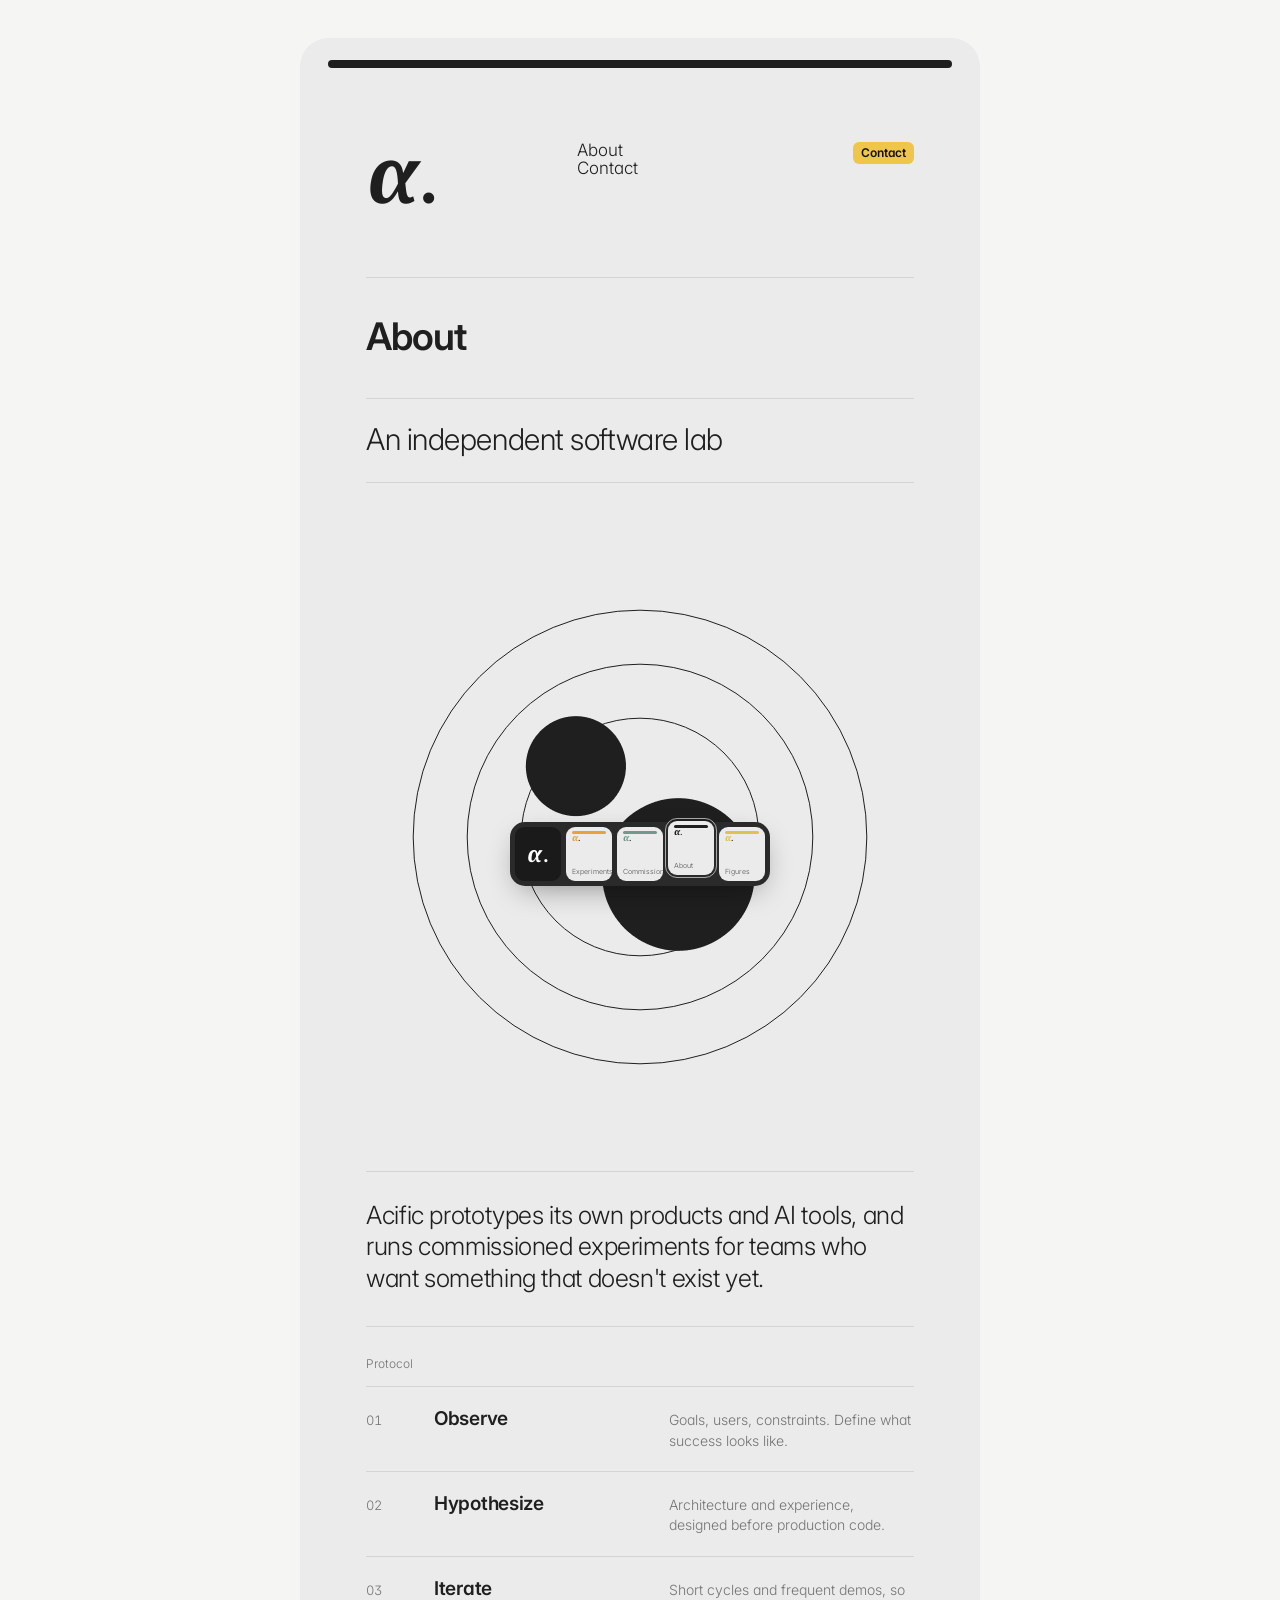
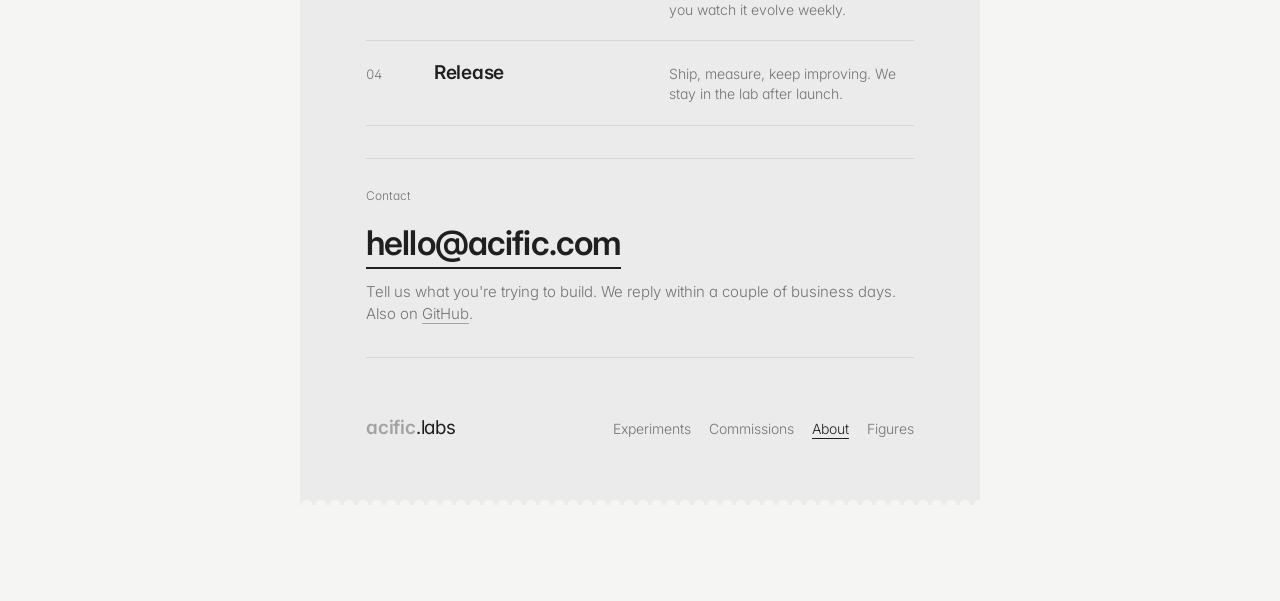
==== commit 9c8833b9: "Add Brand World Building to the carousel and experiments" ====
--- a/about/index.html
+++ b/about/index.html
@@ -22,7 +22,7 @@
   <link rel="preconnect" href="https://fonts.gstatic.com" crossorigin>
   <link href="https://fonts.googleapis.com/css2?family=Inter:wght@300;400;600;800&display=swap" rel="stylesheet">
   <link href="https://fonts.googleapis.com/css2?family=Noto+Serif:ital,wght@1,700&amp;text=%CE%B1&amp;display=block" rel="stylesheet">
-  <link rel="stylesheet" href="/assets/style.css?v=20261013194741">
+  <link rel="stylesheet" href="/assets/style.css?v=20261014210734">
 </head>
 <body>
   <div class="wall">
@@ -74,7 +74,7 @@
     <a class="dock-card" href="/about/" style="--band: #1f1f1f" aria-current="page"><b class="alpha" aria-hidden="true">α</b><span>About</span></a>
     <a class="dock-card" href="/figures/" style="--band: #e0c24f"><b class="alpha" aria-hidden="true">α</b><span>Figures</span></a>
   </nav>
-  <script type="module" src="/assets/site.js?v=20261013194741"></script>
+  <script type="module" src="/assets/site.js?v=20261014210734"></script>
   <!-- Cloudflare Web Analytics (cookie-free) -->
   <script type="module" src="https://static.cloudflareinsights.com/beacon.min.js" data-cf-beacon='{"token": "da414ee884b74918b845daea1137ff67"}'></script>
 </body>
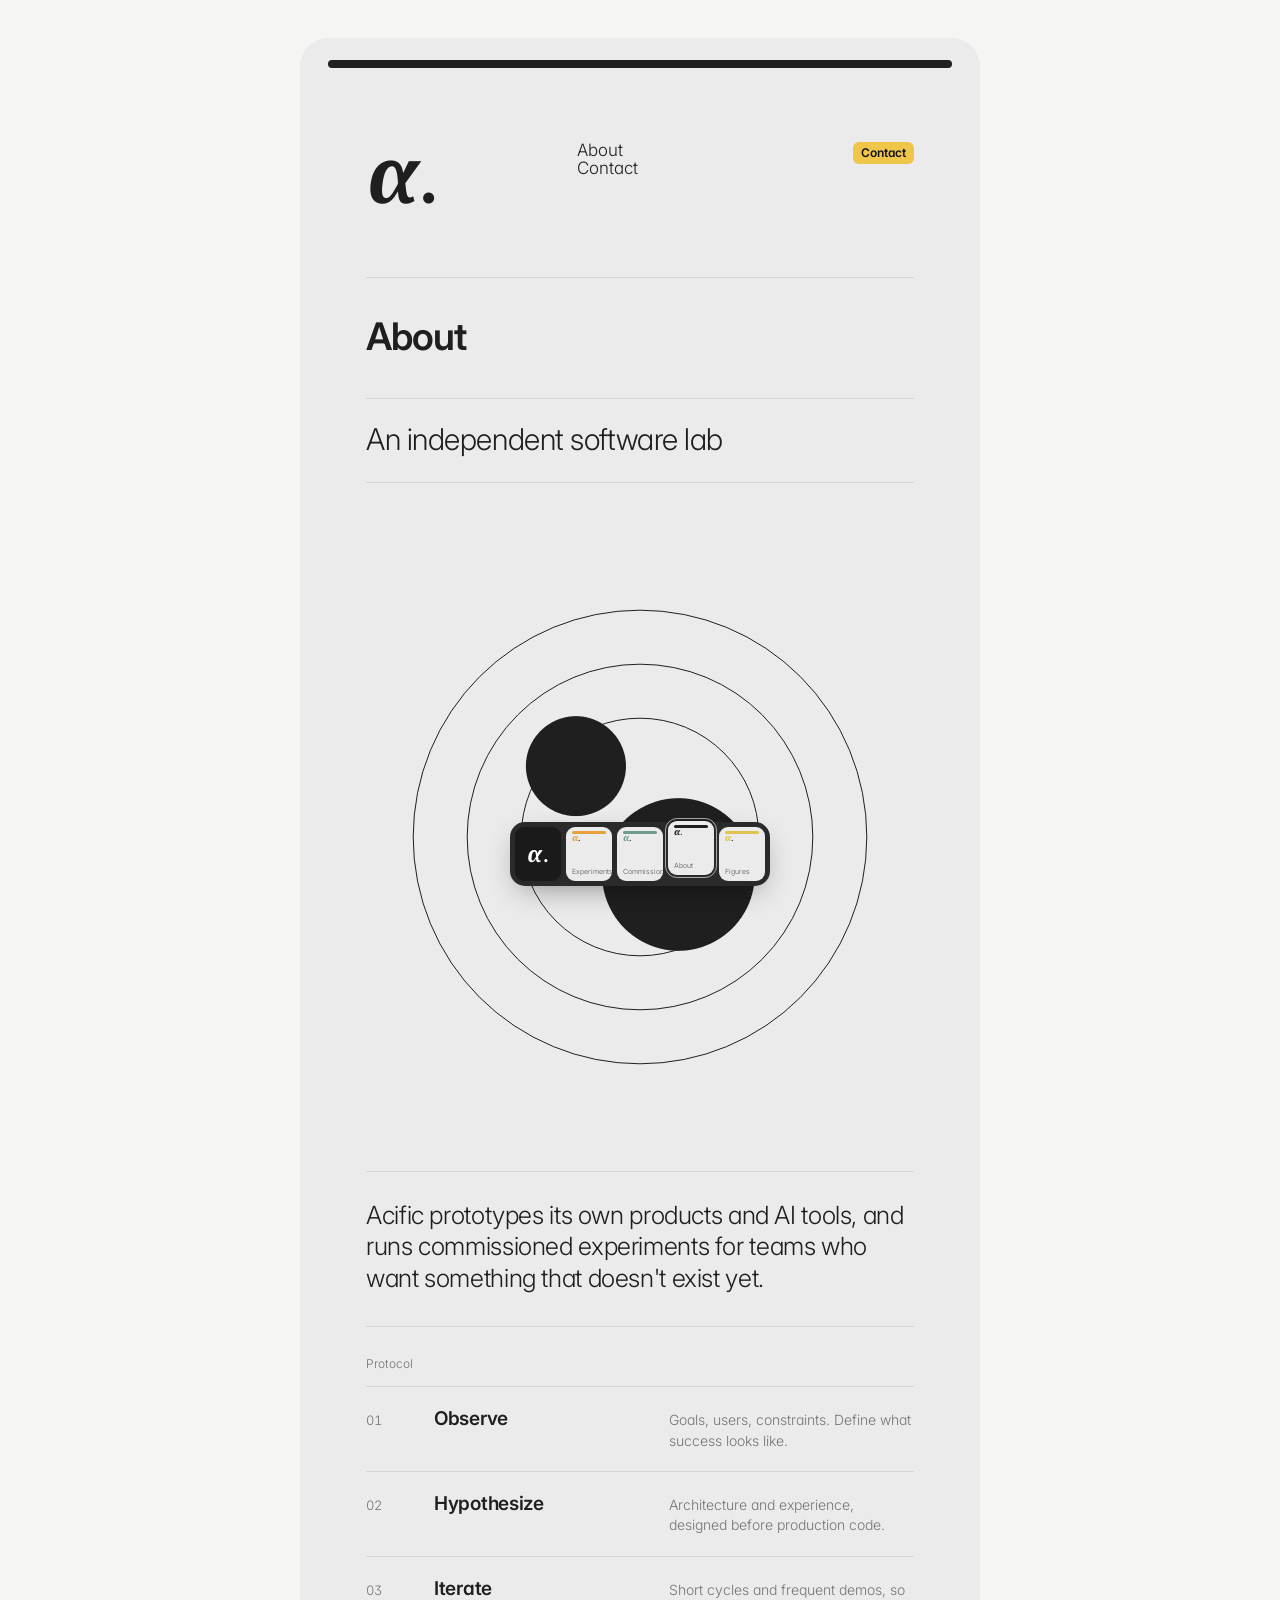
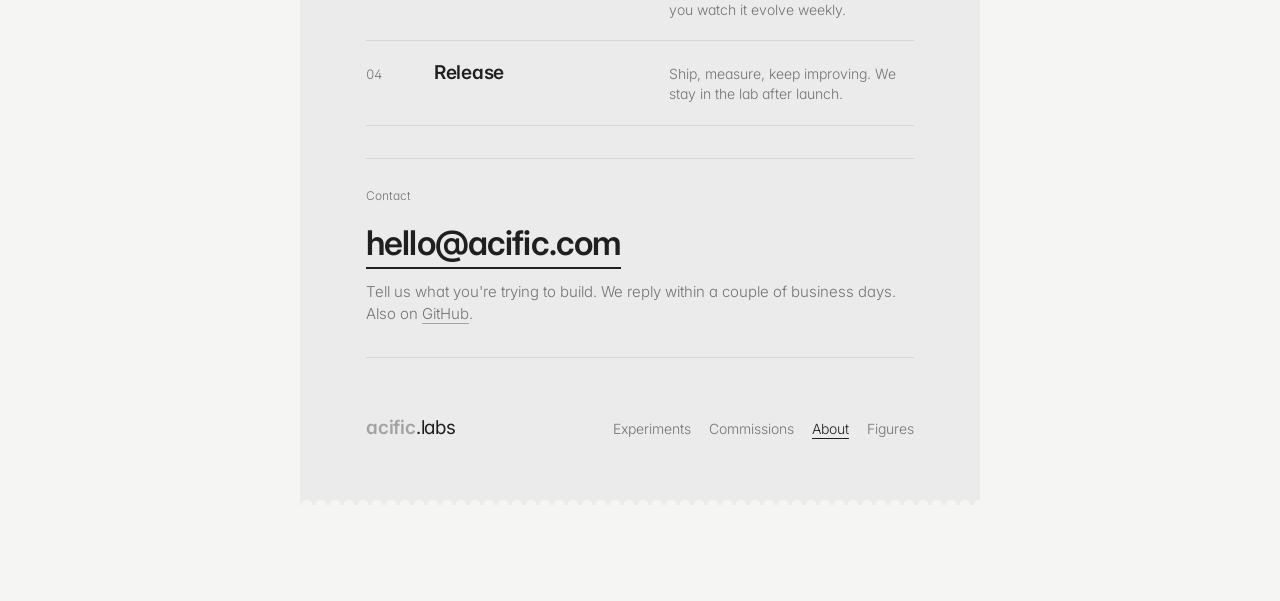
==== commit ef17bfe3: "Add OkayPanda to the carousel and experiments Experiment 005, live at panda.acific.com, with a new o" ====
--- a/about/index.html
+++ b/about/index.html
@@ -22,7 +22,7 @@
   <link rel="preconnect" href="https://fonts.gstatic.com" crossorigin>
   <link href="https://fonts.googleapis.com/css2?family=Inter:wght@300;400;600;800&display=swap" rel="stylesheet">
   <link href="https://fonts.googleapis.com/css2?family=Noto+Serif:ital,wght@1,700&amp;text=%CE%B1&amp;display=block" rel="stylesheet">
-  <link rel="stylesheet" href="/assets/style.css?v=20261014210734">
+  <link rel="stylesheet" href="/assets/style.css?v=20261015183000">
 </head>
 <body>
   <div class="wall">
@@ -74,7 +74,7 @@
     <a class="dock-card" href="/about/" style="--band: #1f1f1f" aria-current="page"><b class="alpha" aria-hidden="true">α</b><span>About</span></a>
     <a class="dock-card" href="/figures/" style="--band: #e0c24f"><b class="alpha" aria-hidden="true">α</b><span>Figures</span></a>
   </nav>
-  <script type="module" src="/assets/site.js?v=20261014210734"></script>
+  <script type="module" src="/assets/site.js?v=20261015183000"></script>
   <!-- Cloudflare Web Analytics (cookie-free) -->
   <script type="module" src="https://static.cloudflareinsights.com/beacon.min.js" data-cf-beacon='{"token": "da414ee884b74918b845daea1137ff67"}'></script>
 </body>
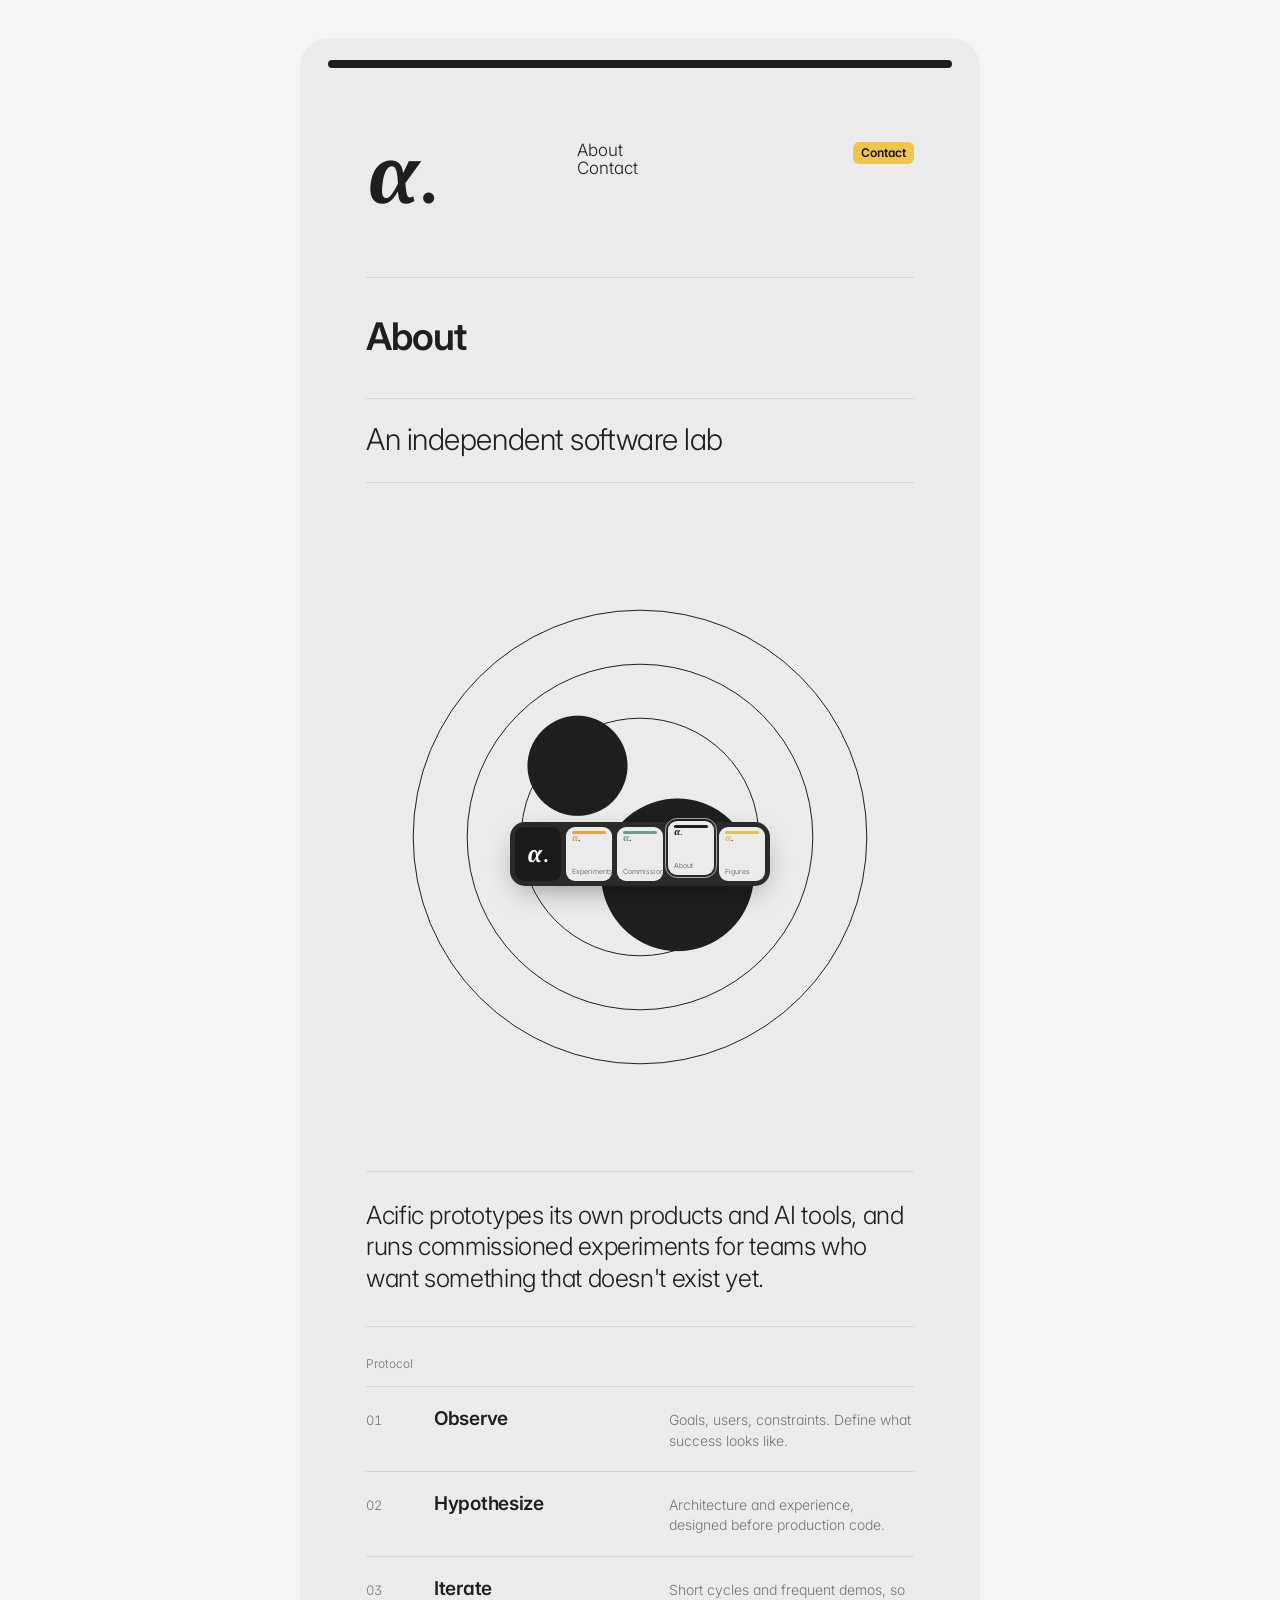
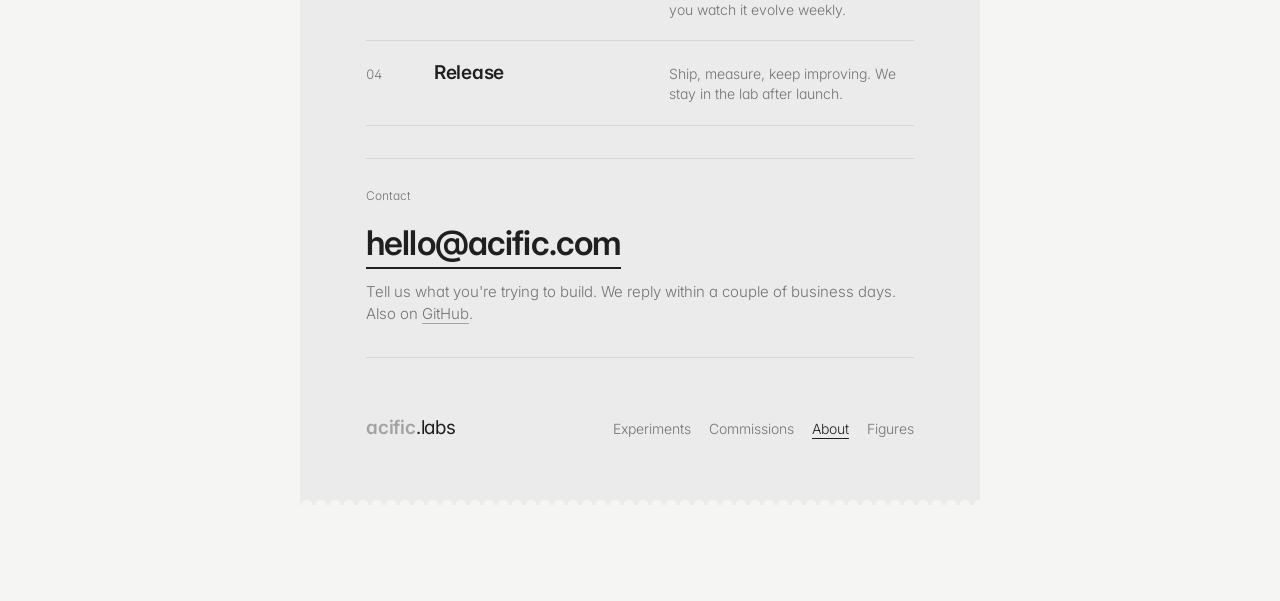
==== commit e45be192: "Add OkayPortal to the carousel and experiments Experiment 006, live at okayportal.com, with a new po" ====
--- a/about/index.html
+++ b/about/index.html
@@ -22,7 +22,7 @@
   <link rel="preconnect" href="https://fonts.gstatic.com" crossorigin>
   <link href="https://fonts.googleapis.com/css2?family=Inter:wght@300;400;600;800&display=swap" rel="stylesheet">
   <link href="https://fonts.googleapis.com/css2?family=Noto+Serif:ital,wght@1,700&amp;text=%CE%B1&amp;display=block" rel="stylesheet">
-  <link rel="stylesheet" href="/assets/style.css?v=20261015183000">
+  <link rel="stylesheet" href="/assets/style.css?v=20261015224554">
 </head>
 <body>
   <div class="wall">
@@ -74,7 +74,7 @@
     <a class="dock-card" href="/about/" style="--band: #1f1f1f" aria-current="page"><b class="alpha" aria-hidden="true">α</b><span>About</span></a>
     <a class="dock-card" href="/figures/" style="--band: #e0c24f"><b class="alpha" aria-hidden="true">α</b><span>Figures</span></a>
   </nav>
-  <script type="module" src="/assets/site.js?v=20261015183000"></script>
+  <script type="module" src="/assets/site.js?v=20261015224554"></script>
   <!-- Cloudflare Web Analytics (cookie-free) -->
   <script type="module" src="https://static.cloudflareinsights.com/beacon.min.js" data-cf-beacon='{"token": "da414ee884b74918b845daea1137ff67"}'></script>
 </body>
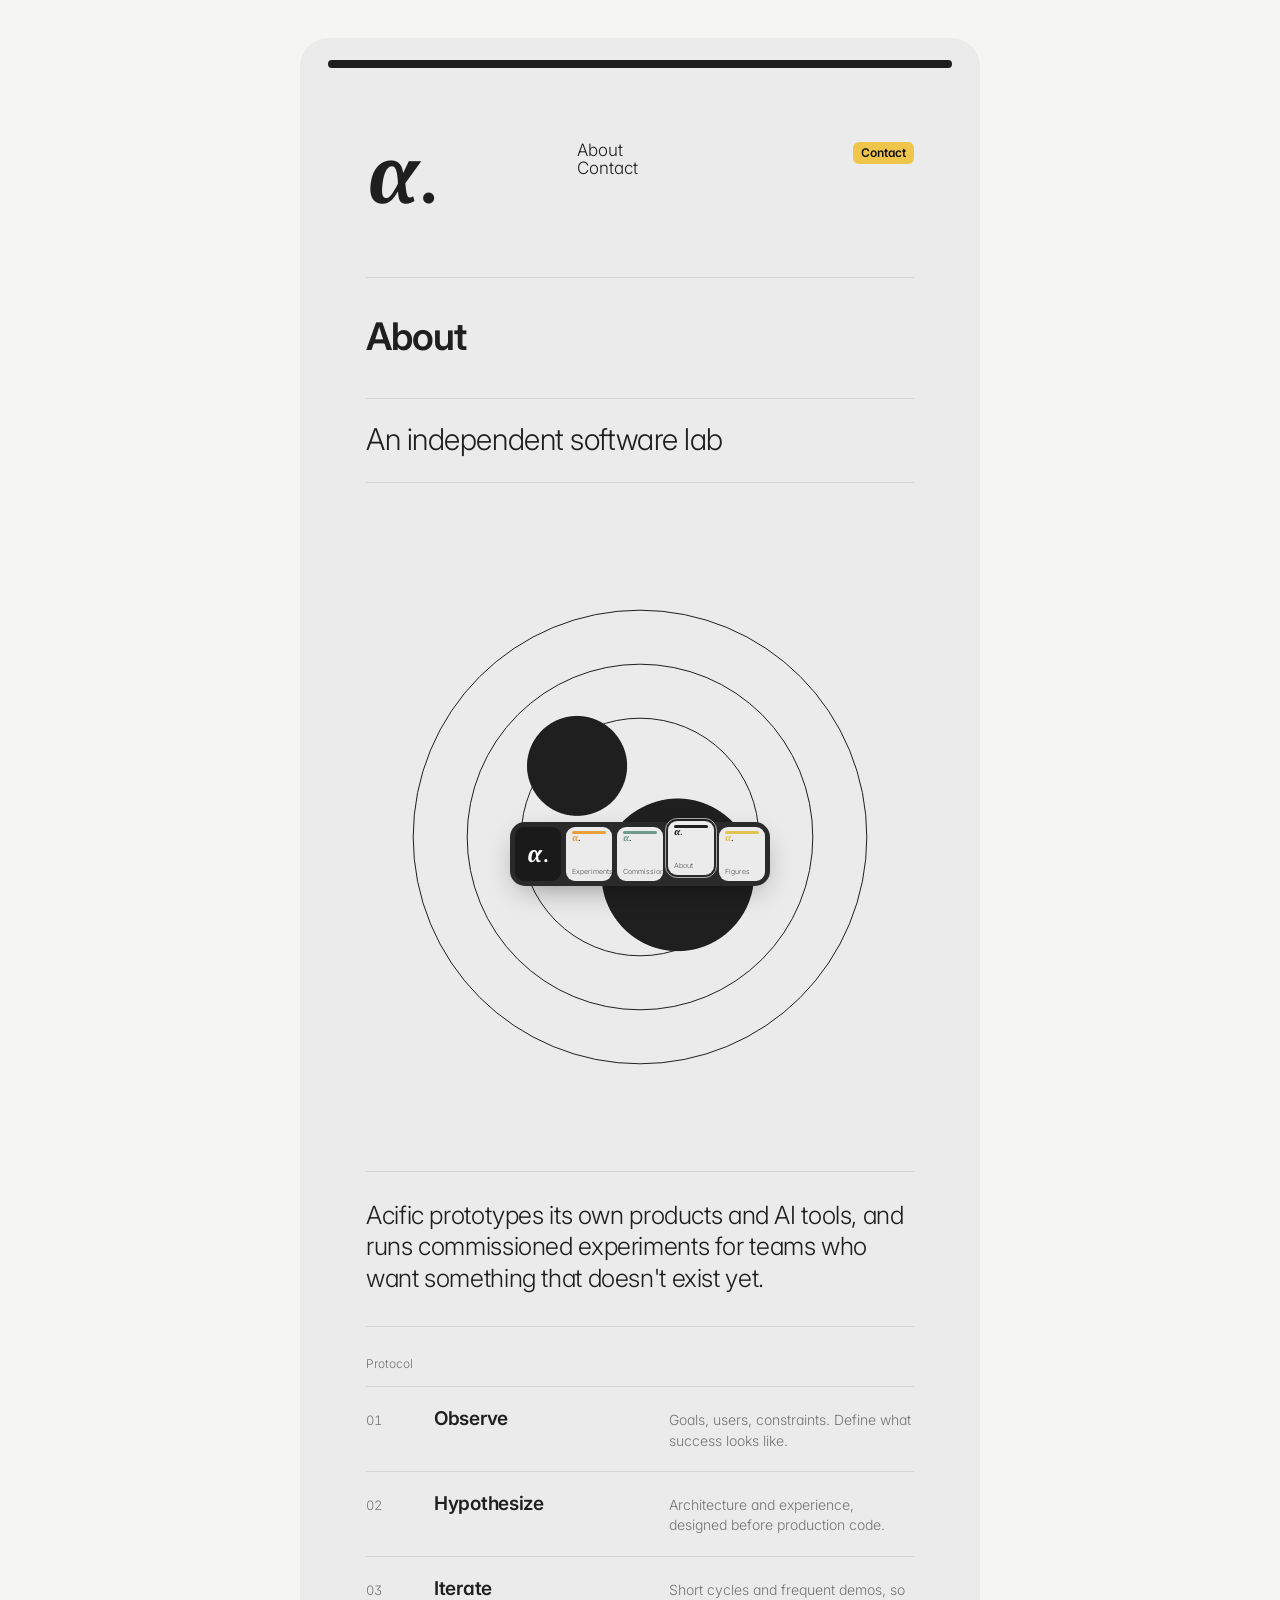
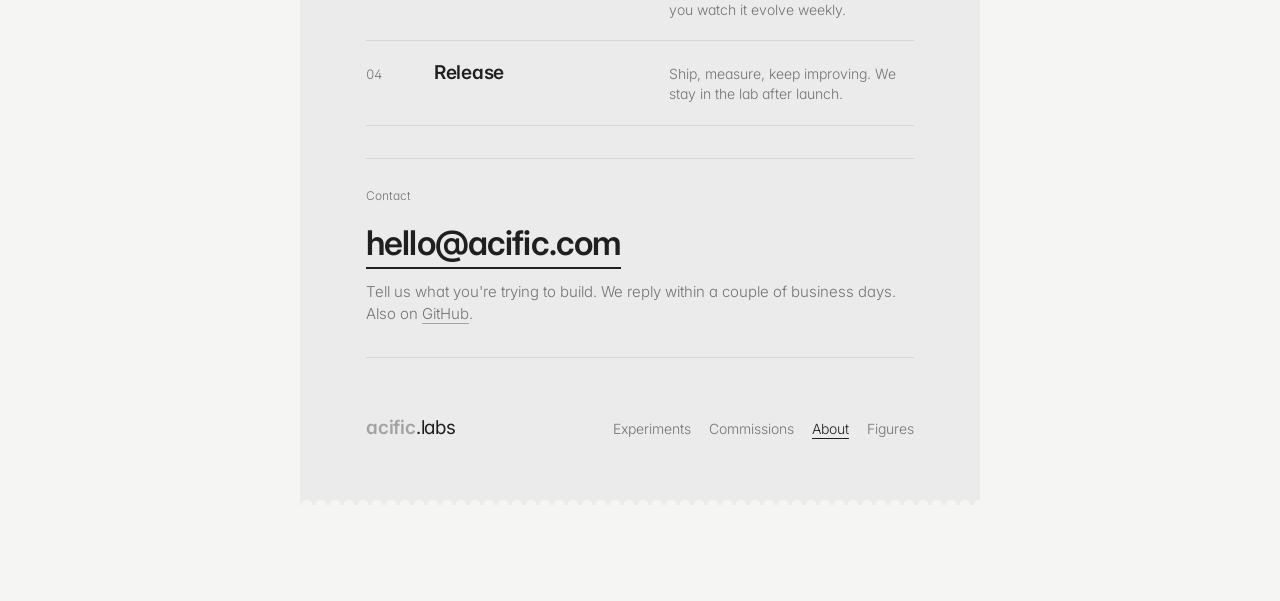
==== commit 9a8563df: "Add The Okay Technology Company to the carousel A company card for theokay.co, ahead of OkayPanda an" ====
--- a/about/index.html
+++ b/about/index.html
@@ -22,7 +22,7 @@
   <link rel="preconnect" href="https://fonts.gstatic.com" crossorigin>
   <link href="https://fonts.googleapis.com/css2?family=Inter:wght@300;400;600;800&display=swap" rel="stylesheet">
   <link href="https://fonts.googleapis.com/css2?family=Noto+Serif:ital,wght@1,700&amp;text=%CE%B1&amp;display=block" rel="stylesheet">
-  <link rel="stylesheet" href="/assets/style.css?v=20261015224554">
+  <link rel="stylesheet" href="/assets/style.css?v=20261016000223">
 </head>
 <body>
   <div class="wall">
@@ -74,7 +74,7 @@
     <a class="dock-card" href="/about/" style="--band: #1f1f1f" aria-current="page"><b class="alpha" aria-hidden="true">α</b><span>About</span></a>
     <a class="dock-card" href="/figures/" style="--band: #e0c24f"><b class="alpha" aria-hidden="true">α</b><span>Figures</span></a>
   </nav>
-  <script type="module" src="/assets/site.js?v=20261015224554"></script>
+  <script type="module" src="/assets/site.js?v=20261016000223"></script>
   <!-- Cloudflare Web Analytics (cookie-free) -->
   <script type="module" src="https://static.cloudflareinsights.com/beacon.min.js" data-cf-beacon='{"token": "da414ee884b74918b845daea1137ff67"}'></script>
 </body>
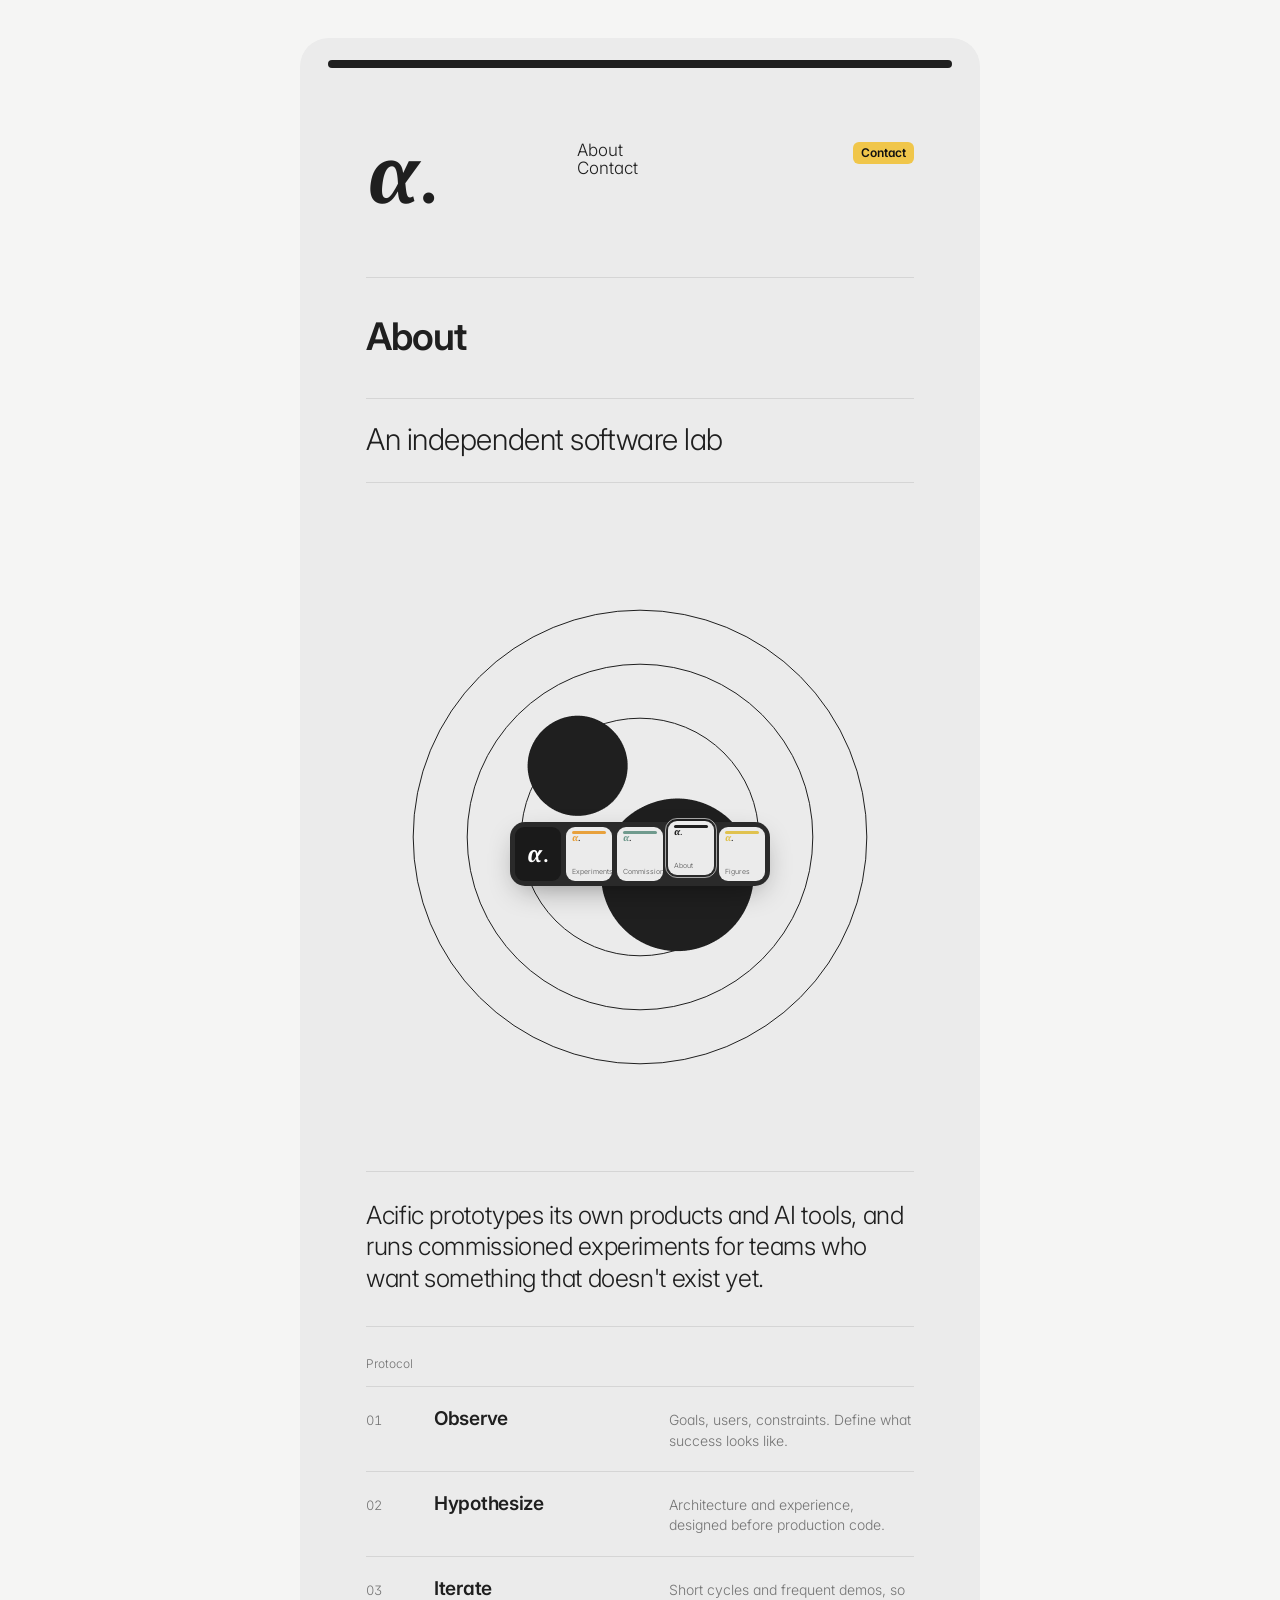
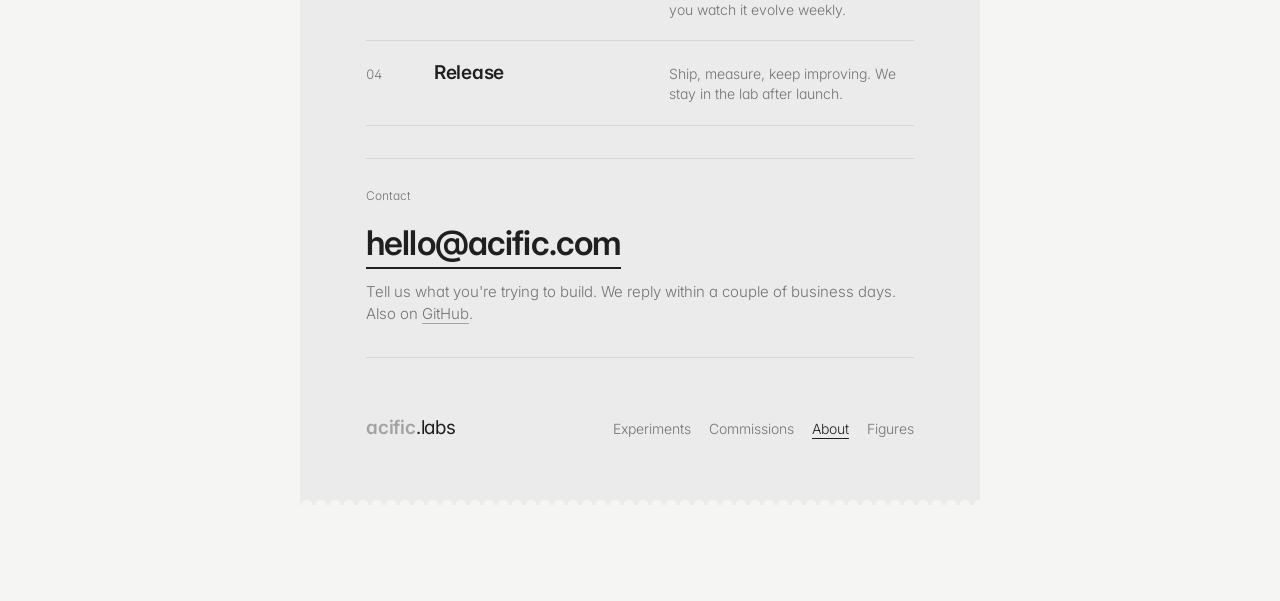
==== commit f78ced7d: "Move the Okay products to okaycompany.com Drop The Okay Company, OkayPanda and OkayPortal from the c" ====
--- a/about/index.html
+++ b/about/index.html
@@ -22,7 +22,7 @@
   <link rel="preconnect" href="https://fonts.gstatic.com" crossorigin>
   <link href="https://fonts.googleapis.com/css2?family=Inter:wght@300;400;600;800&display=swap" rel="stylesheet">
   <link href="https://fonts.googleapis.com/css2?family=Noto+Serif:ital,wght@1,700&amp;text=%CE%B1&amp;display=block" rel="stylesheet">
-  <link rel="stylesheet" href="/assets/style.css?v=20261016000223">
+  <link rel="stylesheet" href="/assets/style.css?v=20261016170921">
 </head>
 <body>
   <div class="wall">
@@ -74,7 +74,7 @@
     <a class="dock-card" href="/about/" style="--band: #1f1f1f" aria-current="page"><b class="alpha" aria-hidden="true">α</b><span>About</span></a>
     <a class="dock-card" href="/figures/" style="--band: #e0c24f"><b class="alpha" aria-hidden="true">α</b><span>Figures</span></a>
   </nav>
-  <script type="module" src="/assets/site.js?v=20261016000223"></script>
+  <script type="module" src="/assets/site.js?v=20261016170921"></script>
   <!-- Cloudflare Web Analytics (cookie-free) -->
   <script type="module" src="https://static.cloudflareinsights.com/beacon.min.js" data-cf-beacon='{"token": "da414ee884b74918b845daea1137ff67"}'></script>
 </body>
